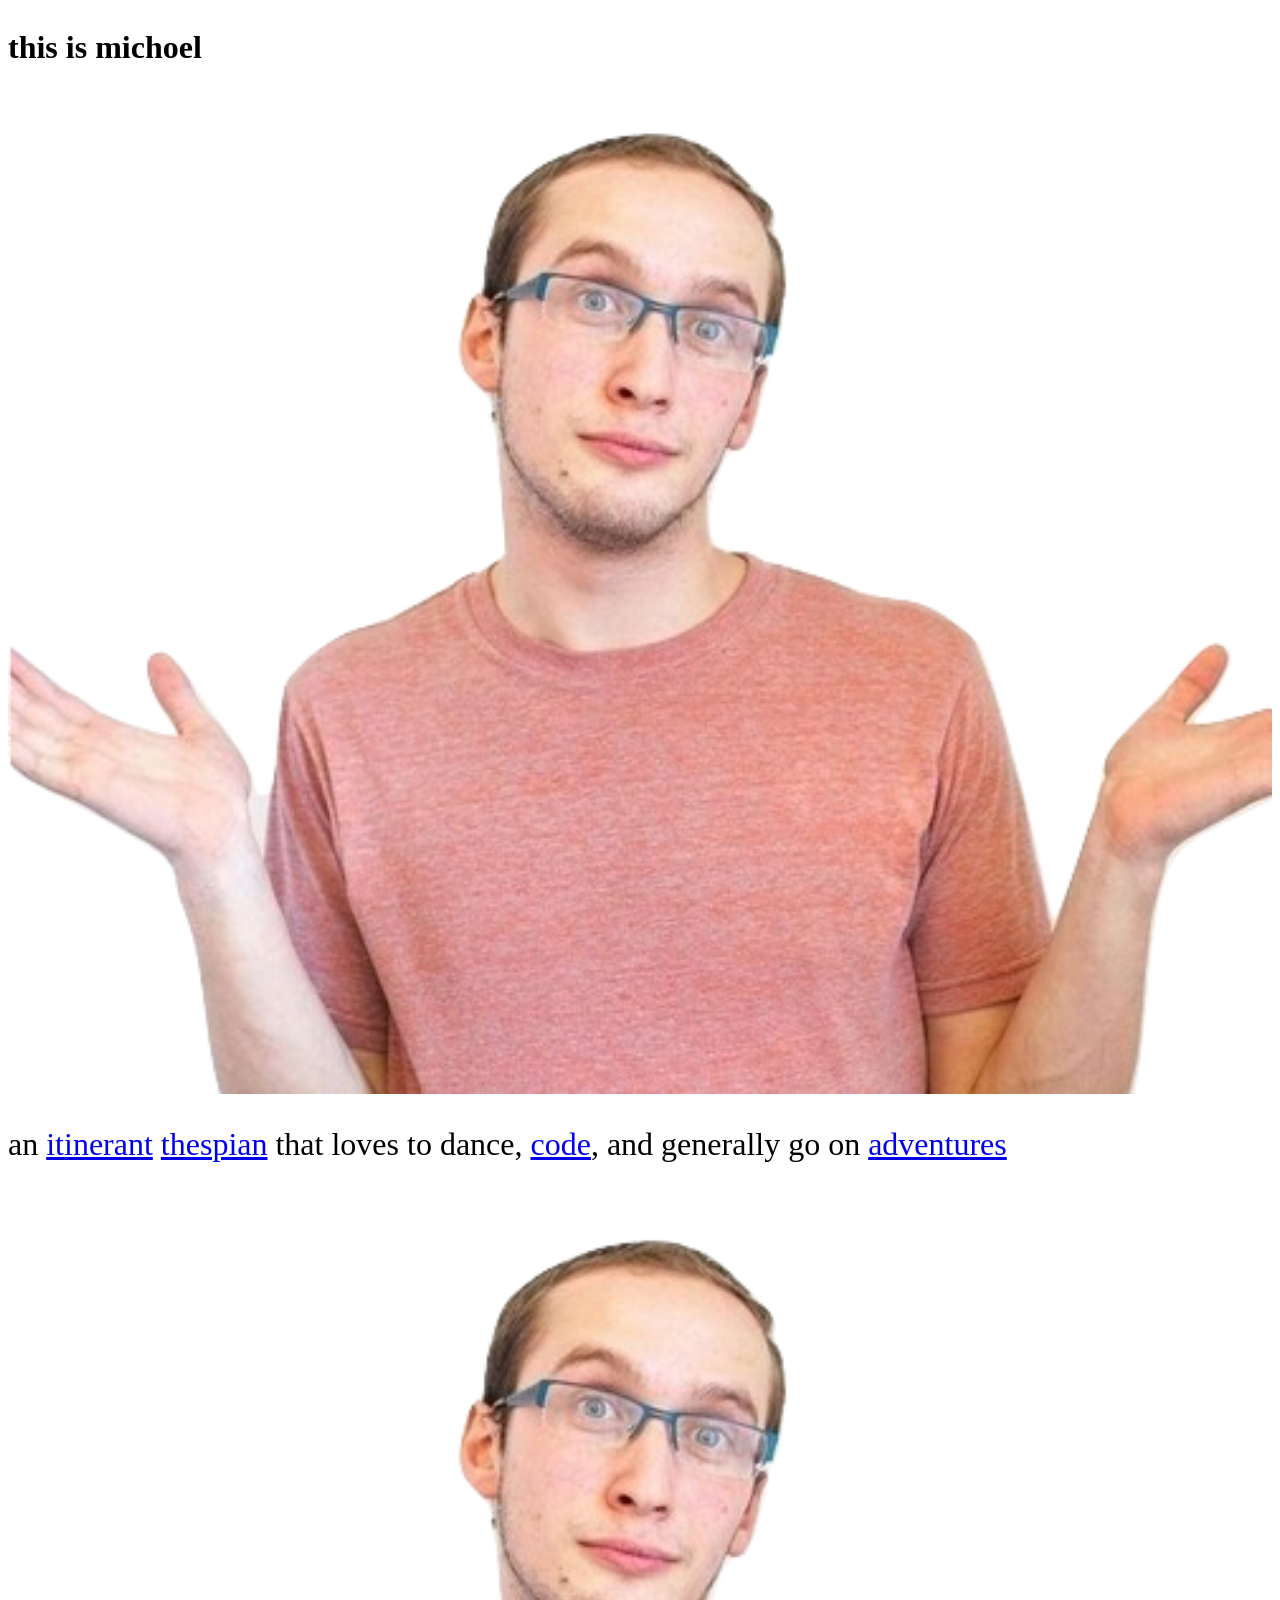
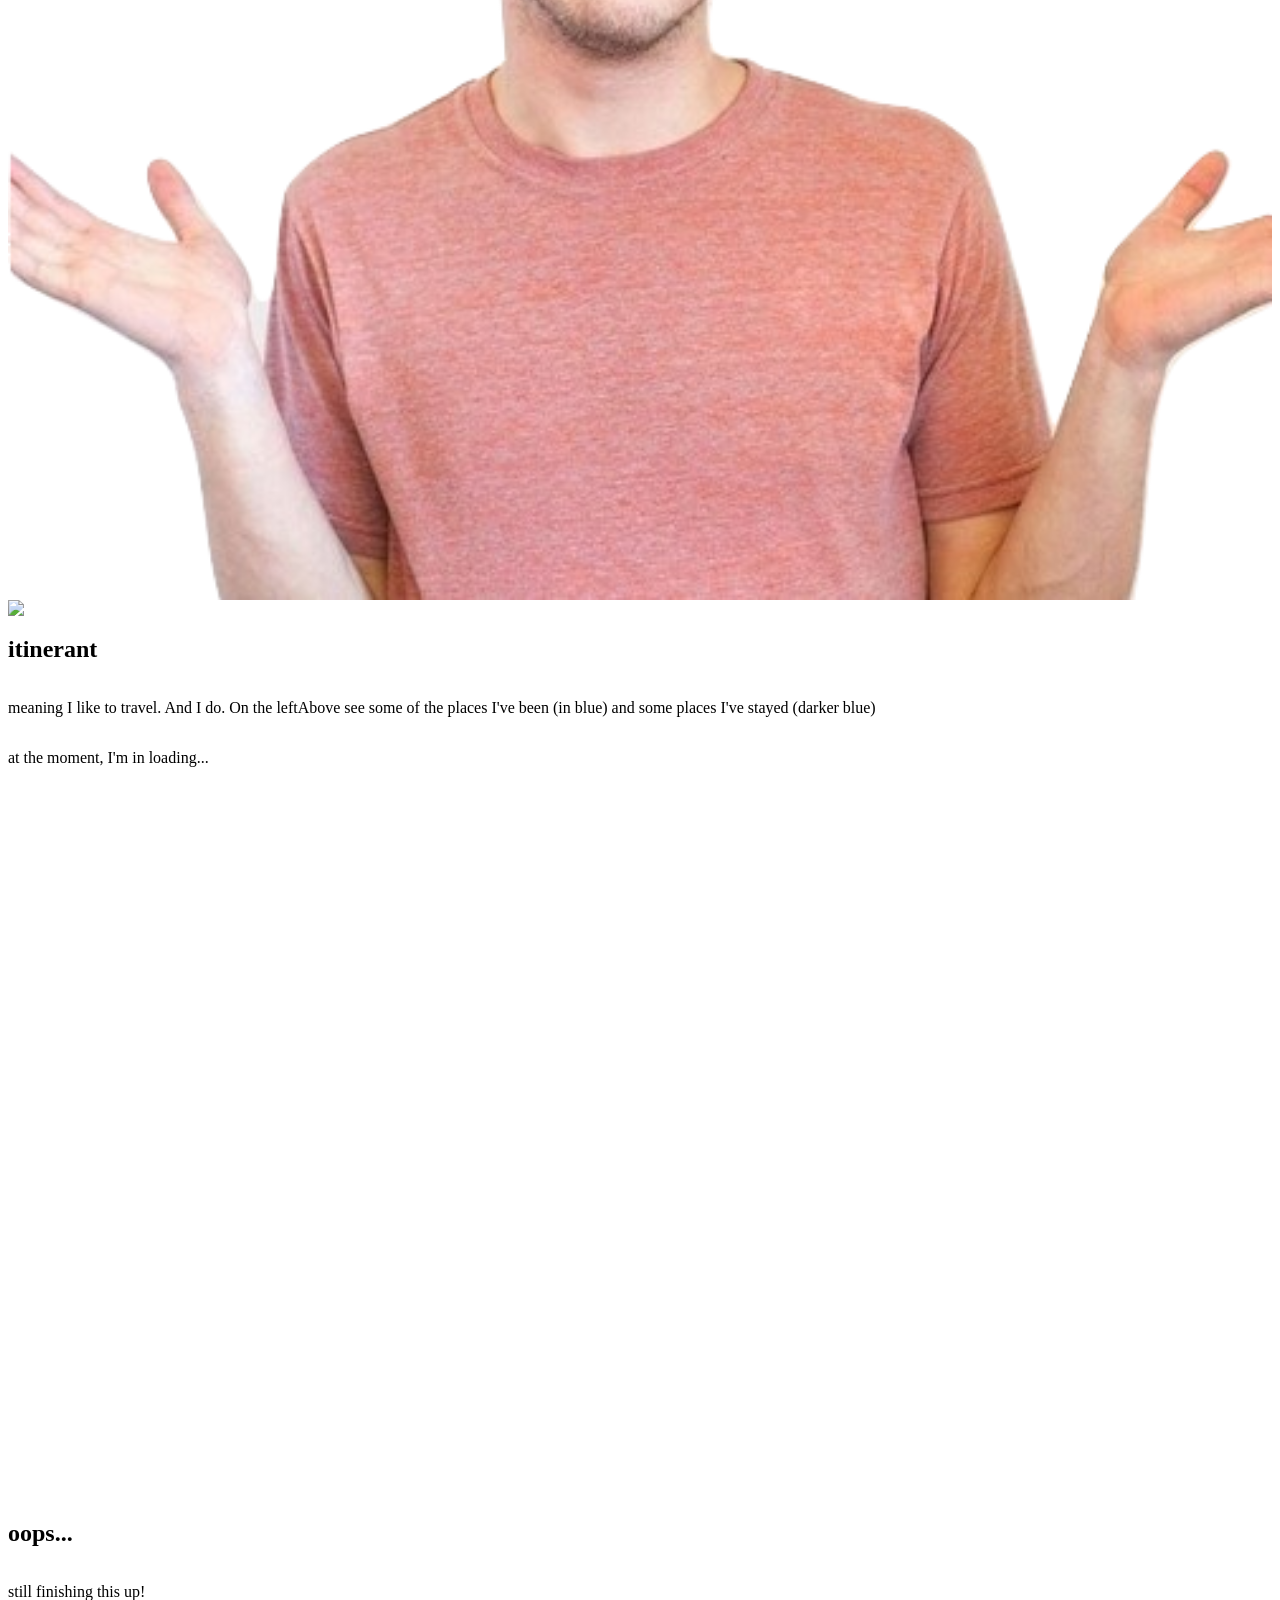
==== index.html @ 363d2261 "title and favicon" ====
<!doctype html>
<html lang="en">
<head>
	<meta name="viewport" content="width=device-width, initial-scale=1, maximum-scale=1">

	<link rel="stylesheet" media="all" type="text/css" href="assets/css/bootstrap.min.css">
	<link rel="stylesheet" media="all" type="text/css" href="assets/css/main.css">

	<title>this is michoel</title>
	<link rel="shortcut icon" type="image/png" href="assets/img/favicon.png"/>
</head>
<body>
	<div class="container">
		<div class="row">
			<div class="vcenter col-md">
				<h1 class="display-4">this is michoel</h1>
				<img class="img-fluid d-md-none" src="assets/img/profile-pic.png"/>
				<p class="text-medium">an <a href="#itinerant">itinerant</a> <a href="#work-in-progress">thespian</a> that loves to dance, <a href="#work-in-progress">code</a>, and generally go on <a href="#work-in-progress">adventures</a></p>
			</div>
			<div class="vcenter col-md">
				<img class="img-fluid d-none d-md-block" src="assets/img/profile-pic.png"/>
			</div>
		</div>
		<div id="itinerant" class="row">
			<div class="vcenter col-md">
				<img class="img-fluid" src="https://docs.google.com/spreadsheets/d/e/2PACX-1vQesgDt5gMTcMMg5KDlcJTInzwc-eohaH5cFTAwhUJgGa8HARF8TiqrFq1Cy0hi9mihMP4pm6TOSjaS/pubchart?oid=289281547&amp;format=image"/>
			</div>
			<div class="vcenter col-md">
				<h2>itinerant</h2>
				<p>meaning I like to travel. And I do. <span class="d-none d-md-inline">On the left</span><span class="d-md-none">Above</span> see some of the places I've been (in blue) and some places I've stayed (darker blue)</p>
				<p>
					at the moment, I'm in <span id="currentLocation" class="font-weight-bold">loading...</span>
				</p>
			</div>
		</div>
		<div id="work-in-progress" class="row">
			<div class="vcenter col text-center">
				<h2>oops...</h2>
				<p>still finishing this up!</span>
				</p>
			</div>
		</div>
	</div>

	<script type="text/javascript" src="assets/js/jquery-3.3.1.min.js"></script>
	<script type="text/javascript" src="assets/js/bootstrap.bundle.min.js"></script>
	<script type="text/javascript" src="assets/js/main.js"></script>
</body>
</html>
---- assets/css/main.css ----
/* Sticky footer */
html {
	position: relative;
	min-height: 100%;
}
body {
	margin-bottom: 0px; /* Margin bottom by footer height - none for now */
}
.vcenter {
	display: flex;
	justify-content: center;
	flex-direction: column;
}
.row {
	min-height: 100vh;
}

.text-medium {
	font-size: 2rem;
}
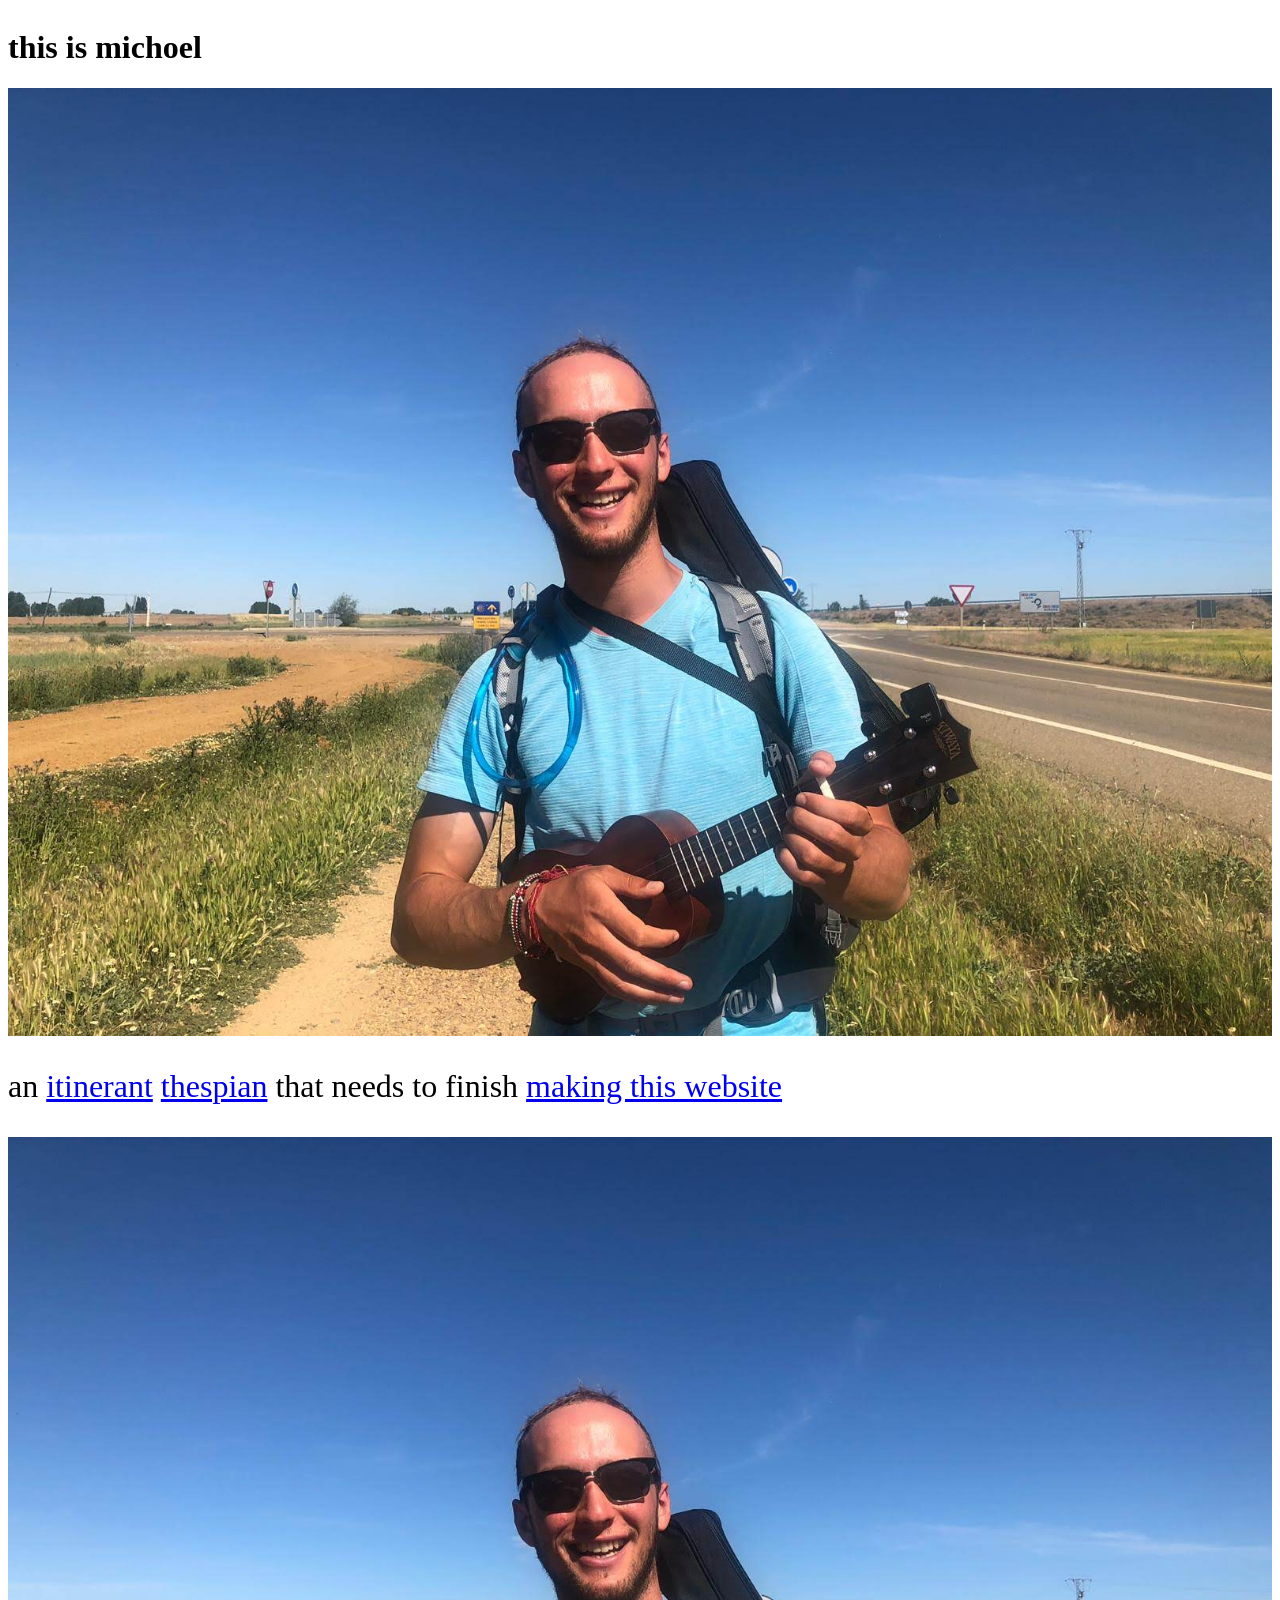
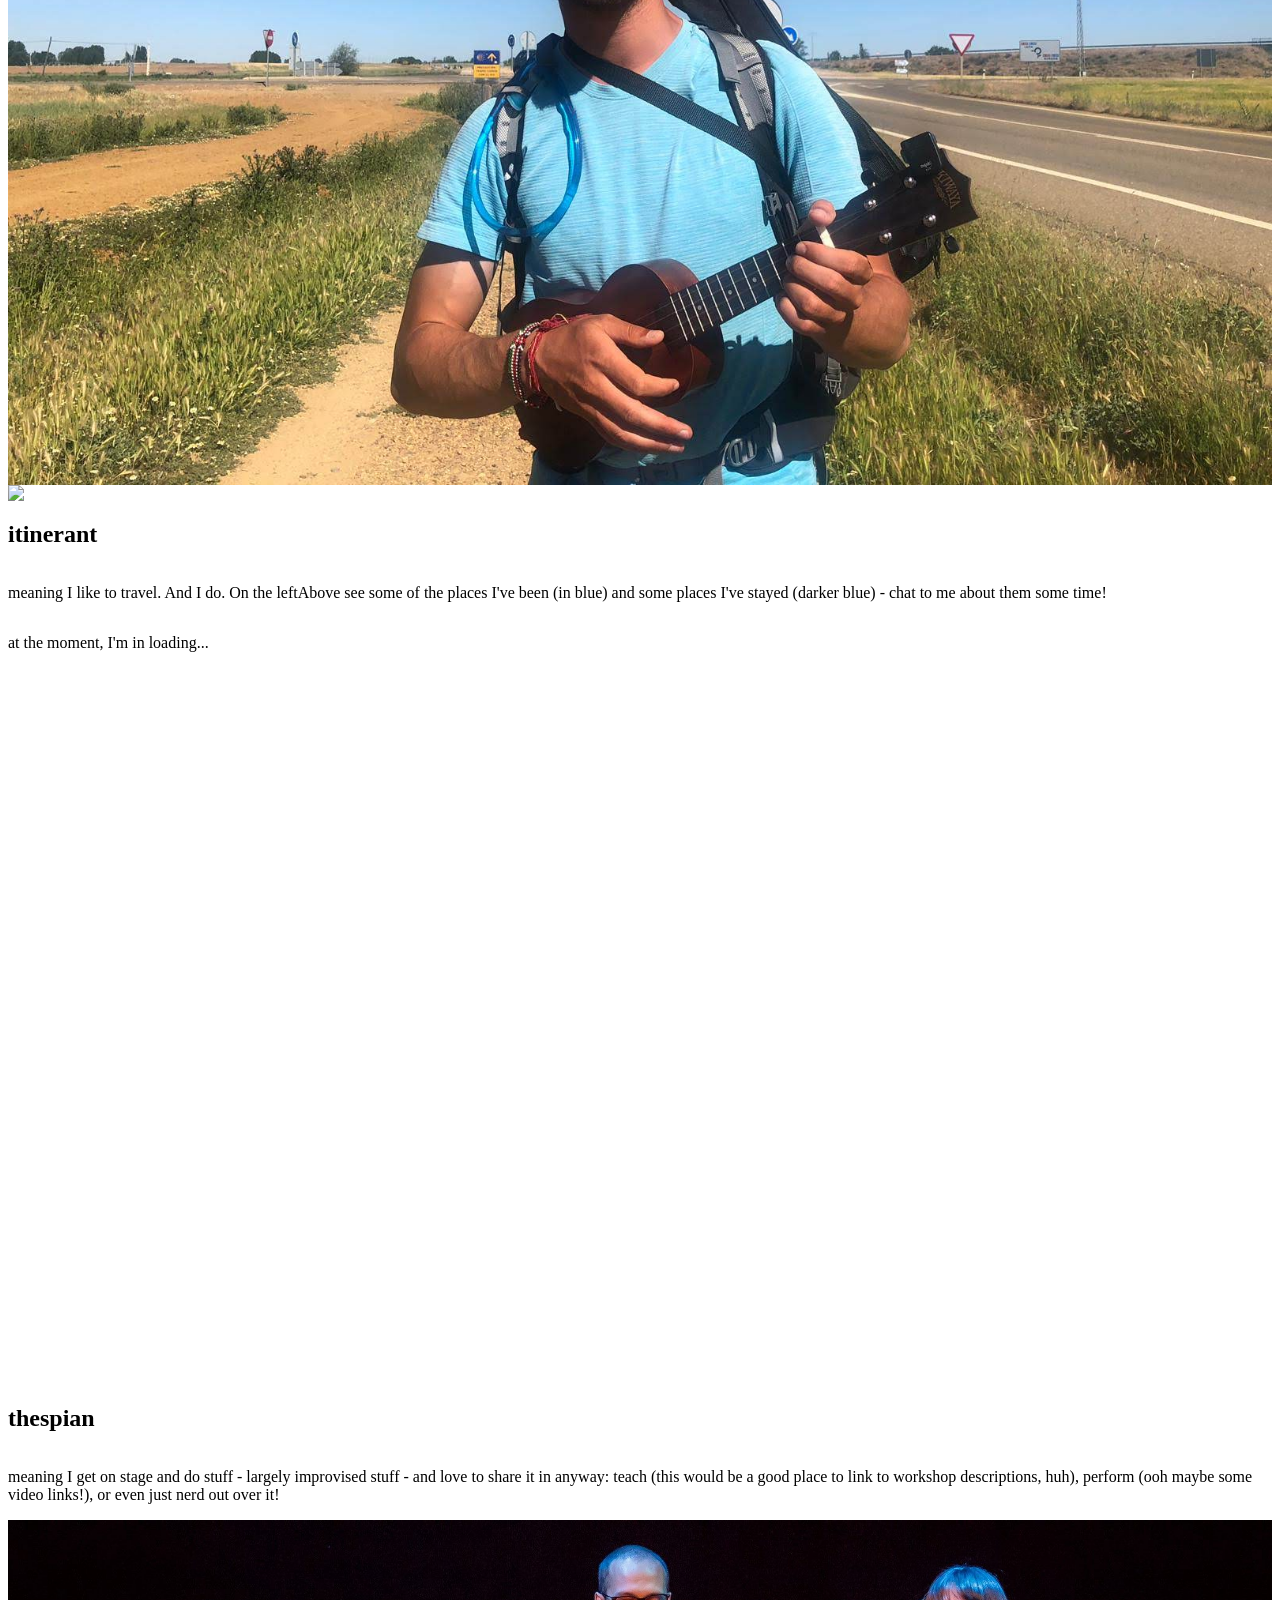
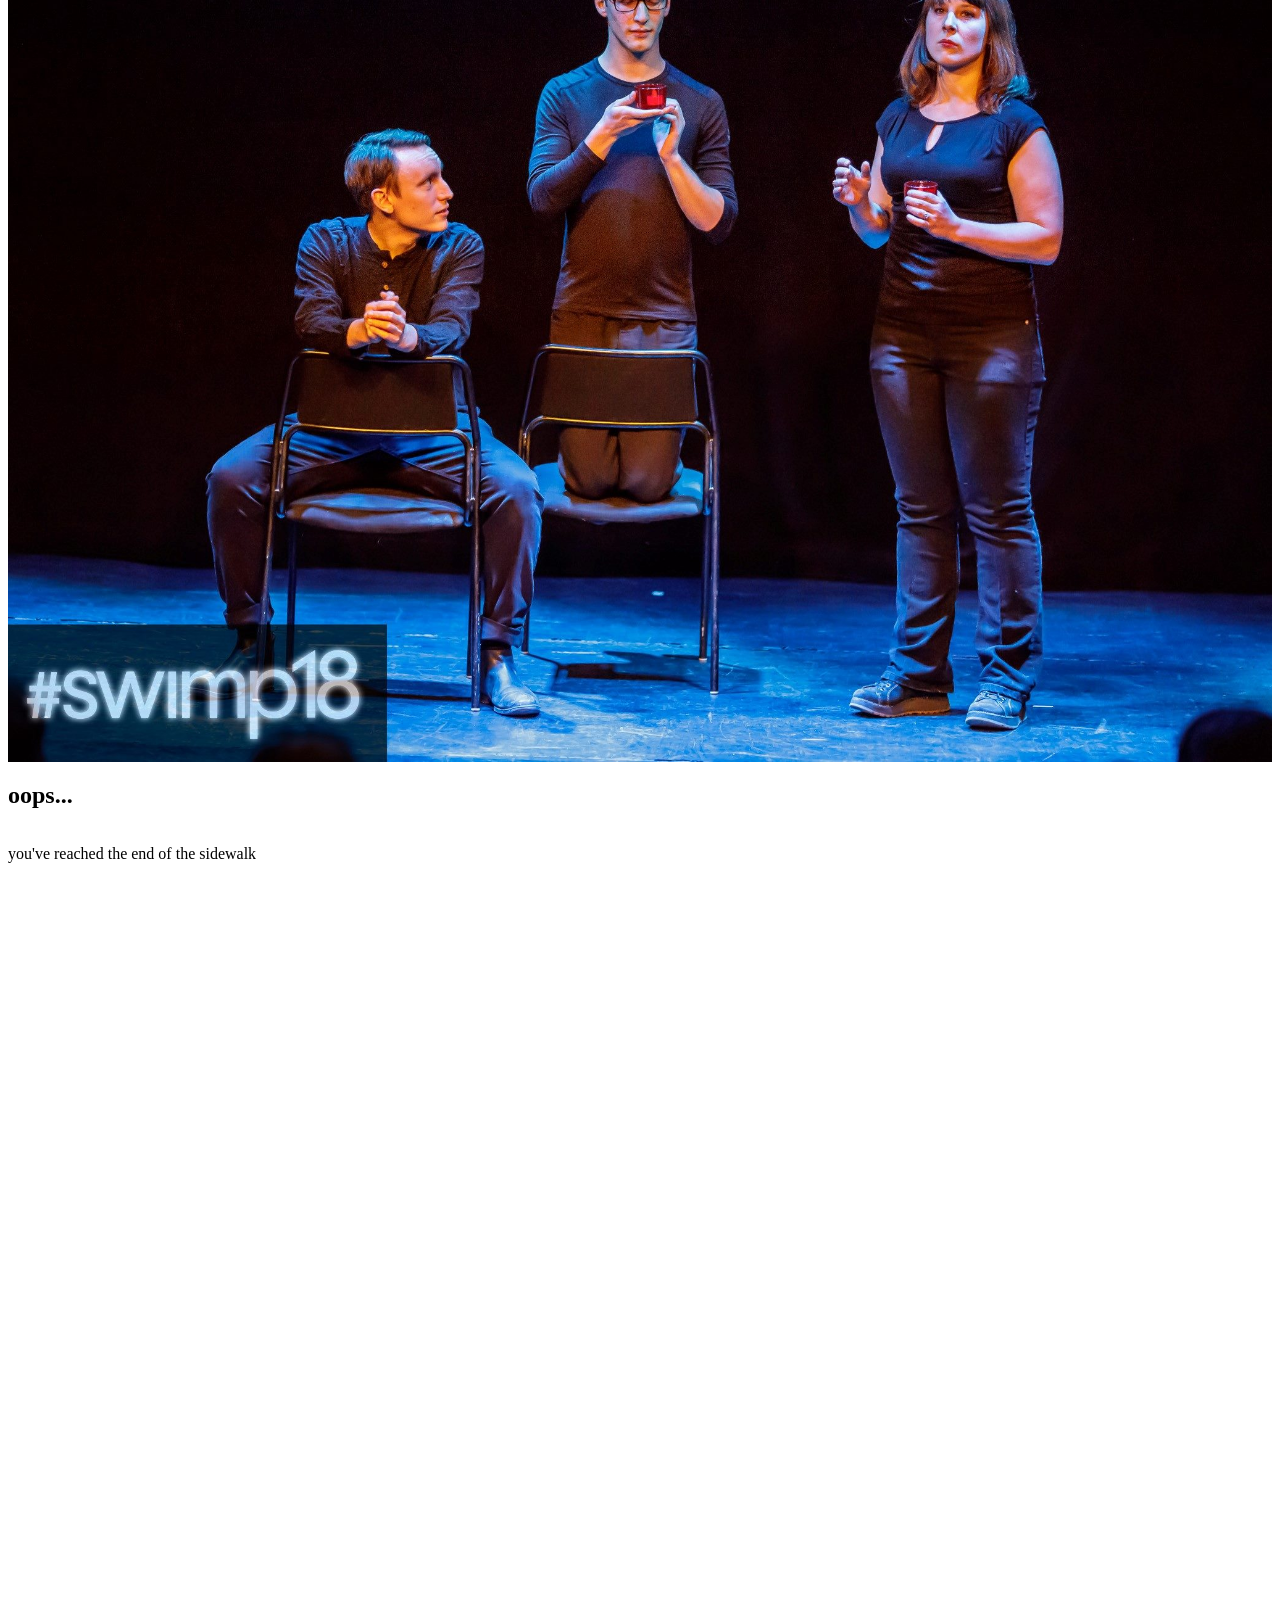
==== commit a09fa7cb: "Added section, new photo" ====
--- a/index.html
+++ b/index.html
@@ -14,11 +14,12 @@
 		<div class="row">
 			<div class="vcenter col-md">
 				<h1 class="display-4">this is michoel</h1>
-				<img class="img-fluid d-md-none" src="assets/img/profile-pic.png"/>
-				<p class="text-medium">an <a href="#itinerant">itinerant</a> <a href="#work-in-progress">thespian</a> that loves to dance, <a href="#work-in-progress">code</a>, and generally go on <a href="#work-in-progress">adventures</a></p>
+				<img class="img-fluid d-md-none" src="assets/img/profile-pic.jpg"/>
+				<p class="text-medium">an <a href="#itinerant">itinerant</a> <a href="#thespian">thespian</a> that
+					needs to finish <a href="#work-in-progress">making this website</a>
 			</div>
 			<div class="vcenter col-md">
-				<img class="img-fluid d-none d-md-block" src="assets/img/profile-pic.png"/>
+				<img class="img-fluid d-none d-md-block" src="assets/img/profile-pic.jpg"/>
 			</div>
 		</div>
 		<div id="itinerant" class="row">
@@ -27,16 +28,25 @@
 			</div>
 			<div class="vcenter col-md">
 				<h2>itinerant</h2>
-				<p>meaning I like to travel. And I do. <span class="d-none d-md-inline">On the left</span><span class="d-md-none">Above</span> see some of the places I've been (in blue) and some places I've stayed (darker blue)</p>
+				<p>meaning I like to travel. And I do. <span class="d-none d-md-inline">On the left</span><span class="d-md-none">Above</span> see some of the places I've been (in blue) and some places I've stayed (darker blue) - chat to me about them some time!</p>
 				<p>
 					at the moment, I'm in <span id="currentLocation" class="font-weight-bold">loading...</span>
 				</p>
 			</div>
 		</div>
+		<div id="thespian" class="row">
+			<div class="vcenter col-md">
+				<h2>thespian</h2>
+				<p>meaning I get on stage and do stuff - largely improvised stuff - and love to share it in anyway: teach (this would be a good place to link to workshop descriptions, huh), perform (ooh maybe some video links!), or even just nerd out over it!</p>
+			</div>
+			<div class="vcenter col-md">
+				<img class="img-fluid" src="assets/img/thespian.jpg"/>
+			</div>
+		</div>
 		<div id="work-in-progress" class="row">
 			<div class="vcenter col text-center">
 				<h2>oops...</h2>
-				<p>still finishing this up!</span>
+				<p>you've reached the end of the sidewalk</span>
 				</p>
 			</div>
 		</div>
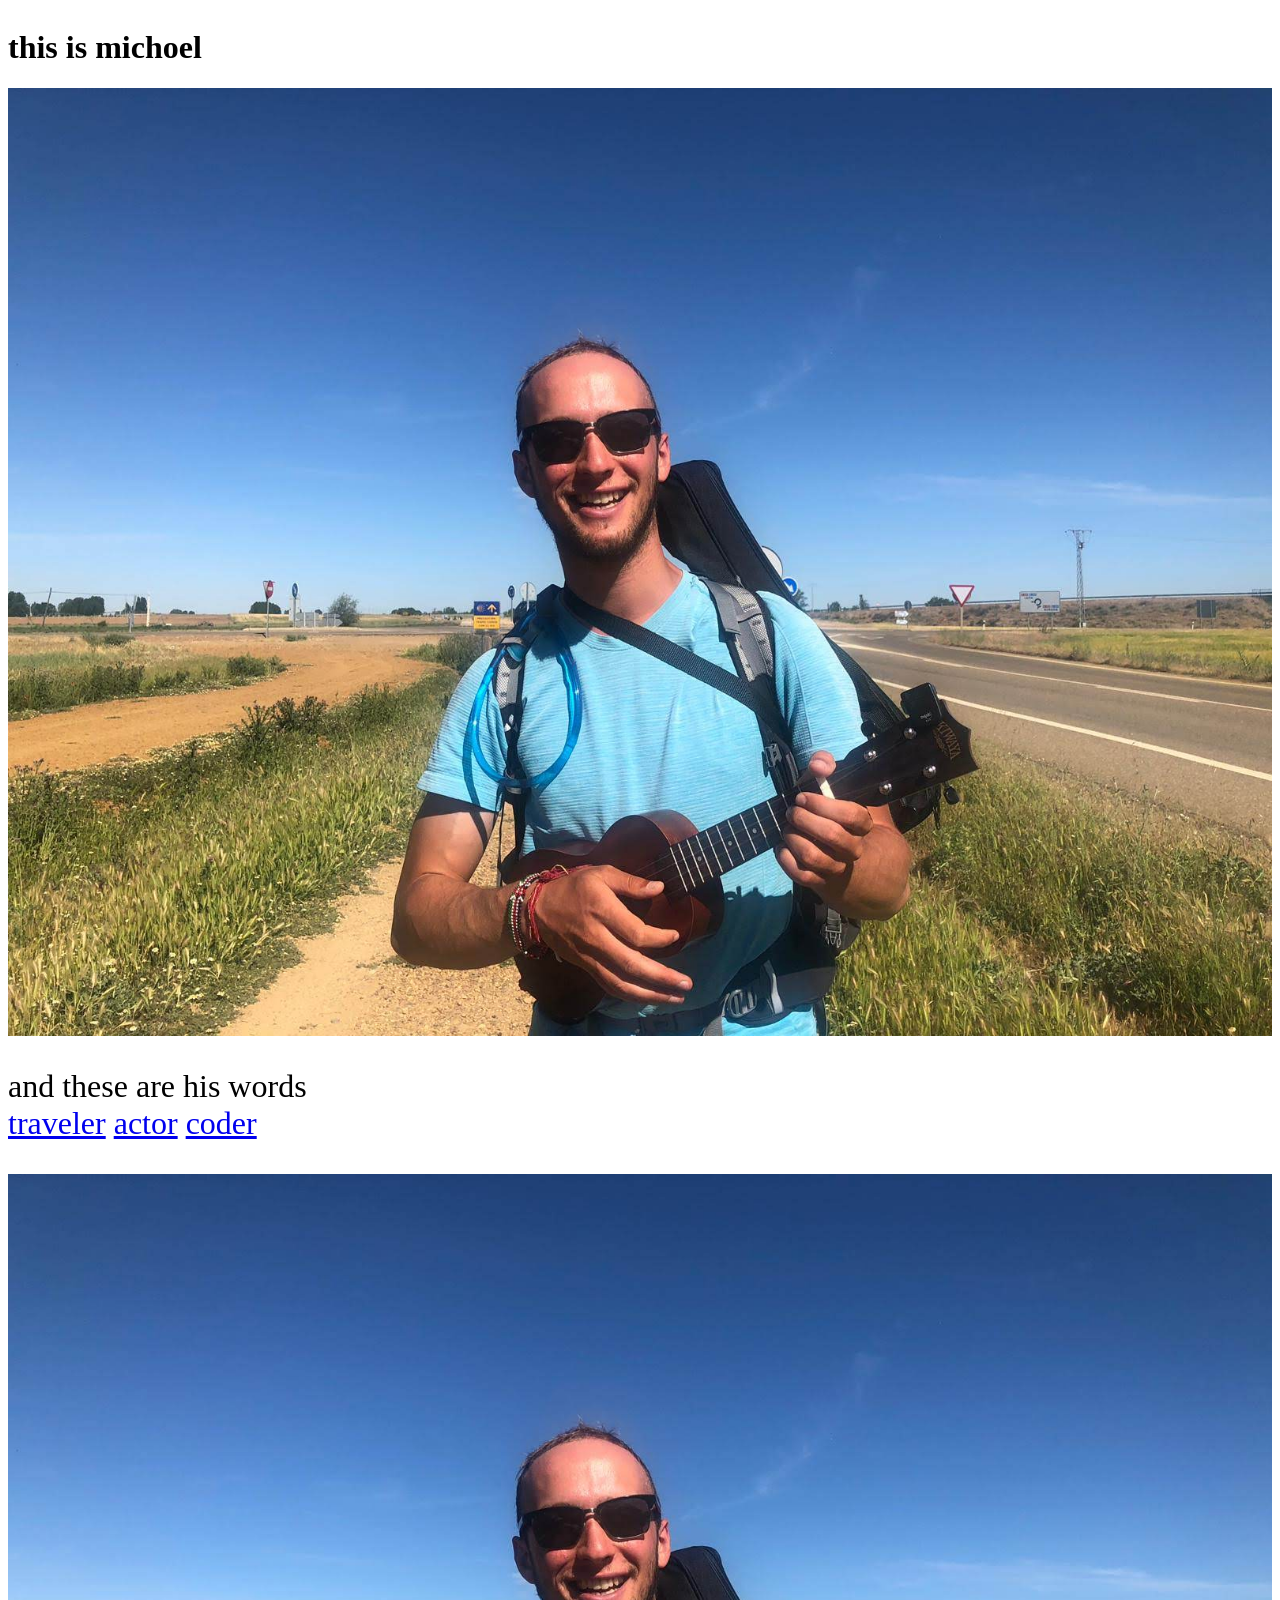
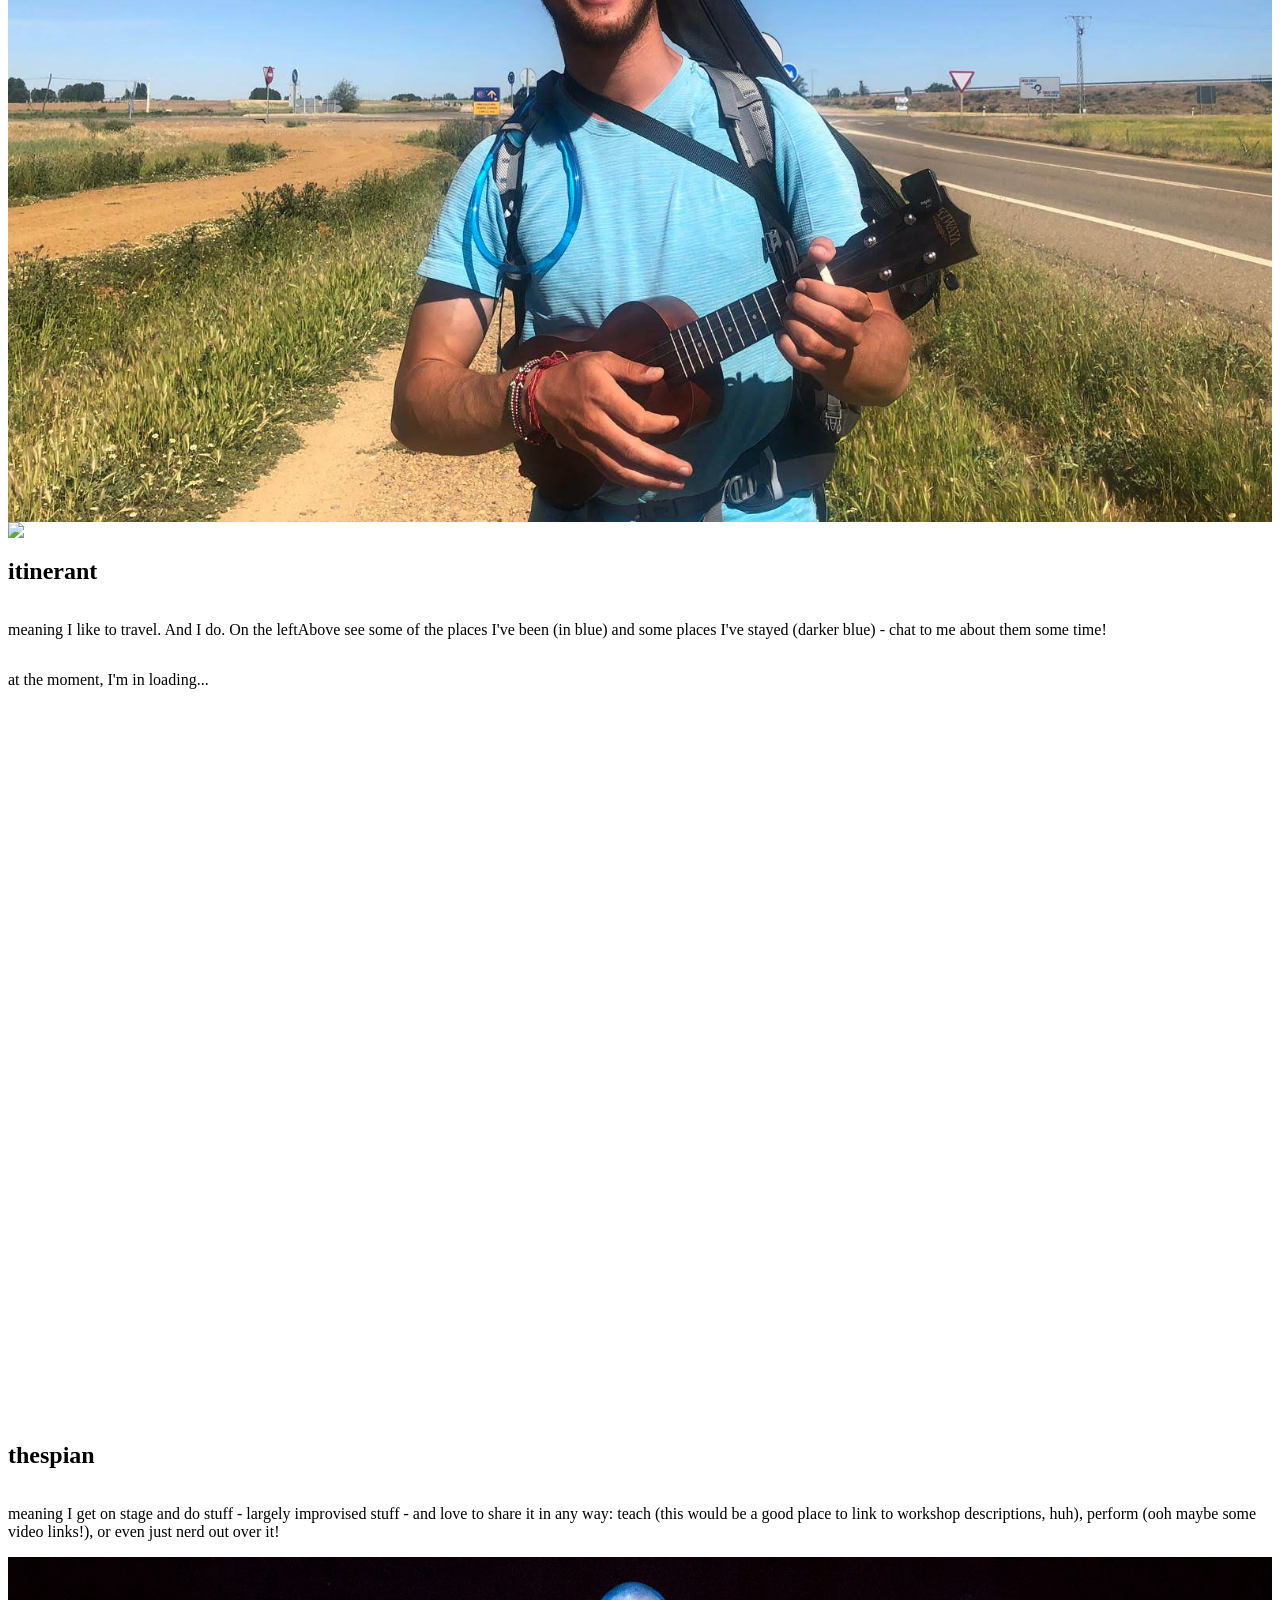
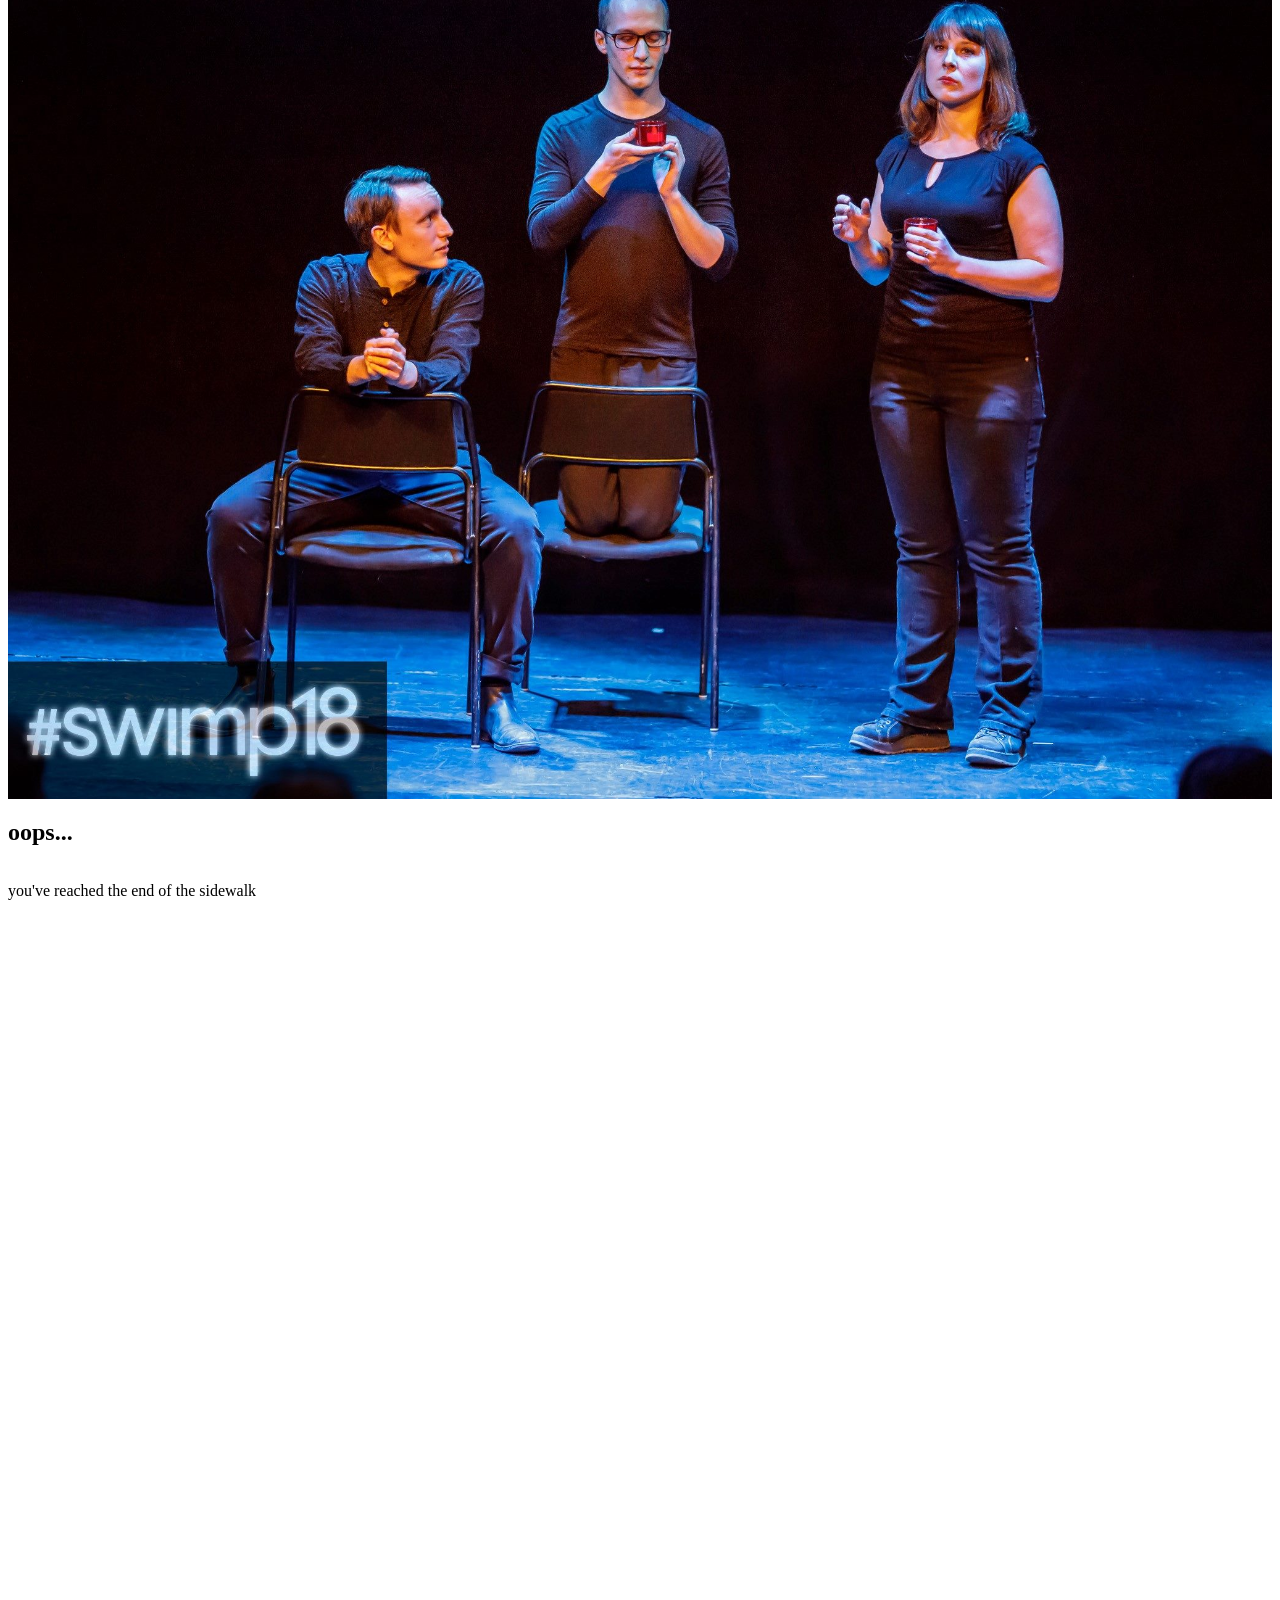
==== commit 6c4915d6: "Update pic" ====
--- a/index.html
+++ b/index.html
@@ -15,8 +15,9 @@
 			<div class="vcenter col-md">
 				<h1 class="display-4">this is michoel</h1>
 				<img class="img-fluid d-md-none" src="assets/img/profile-pic.jpg"/>
-				<p class="text-medium">an <a href="#itinerant">itinerant</a> <a href="#thespian">thespian</a> that
-					needs to finish <a href="#work-in-progress">making this website</a>
+				<p class="text-medium">and these are his words<br/> <a href="#itinerant">traveler</a> <a
+						href="#thespian">
+					actor</a> <a href="#">coder</a>
 			</div>
 			<div class="vcenter col-md">
 				<img class="img-fluid d-none d-md-block" src="assets/img/profile-pic.jpg"/>
@@ -37,7 +38,8 @@
 		<div id="thespian" class="row">
 			<div class="vcenter col-md">
 				<h2>thespian</h2>
-				<p>meaning I get on stage and do stuff - largely improvised stuff - and love to share it in anyway: teach (this would be a good place to link to workshop descriptions, huh), perform (ooh maybe some video links!), or even just nerd out over it!</p>
+				<p>meaning I get on stage and do stuff - largely improvised stuff - and love to share it in any way:
+					teach (this would be a good place to link to workshop descriptions, huh), perform (ooh maybe some video links!), or even just nerd out over it!</p>
 			</div>
 			<div class="vcenter col-md">
 				<img class="img-fluid" src="assets/img/thespian.jpg"/>
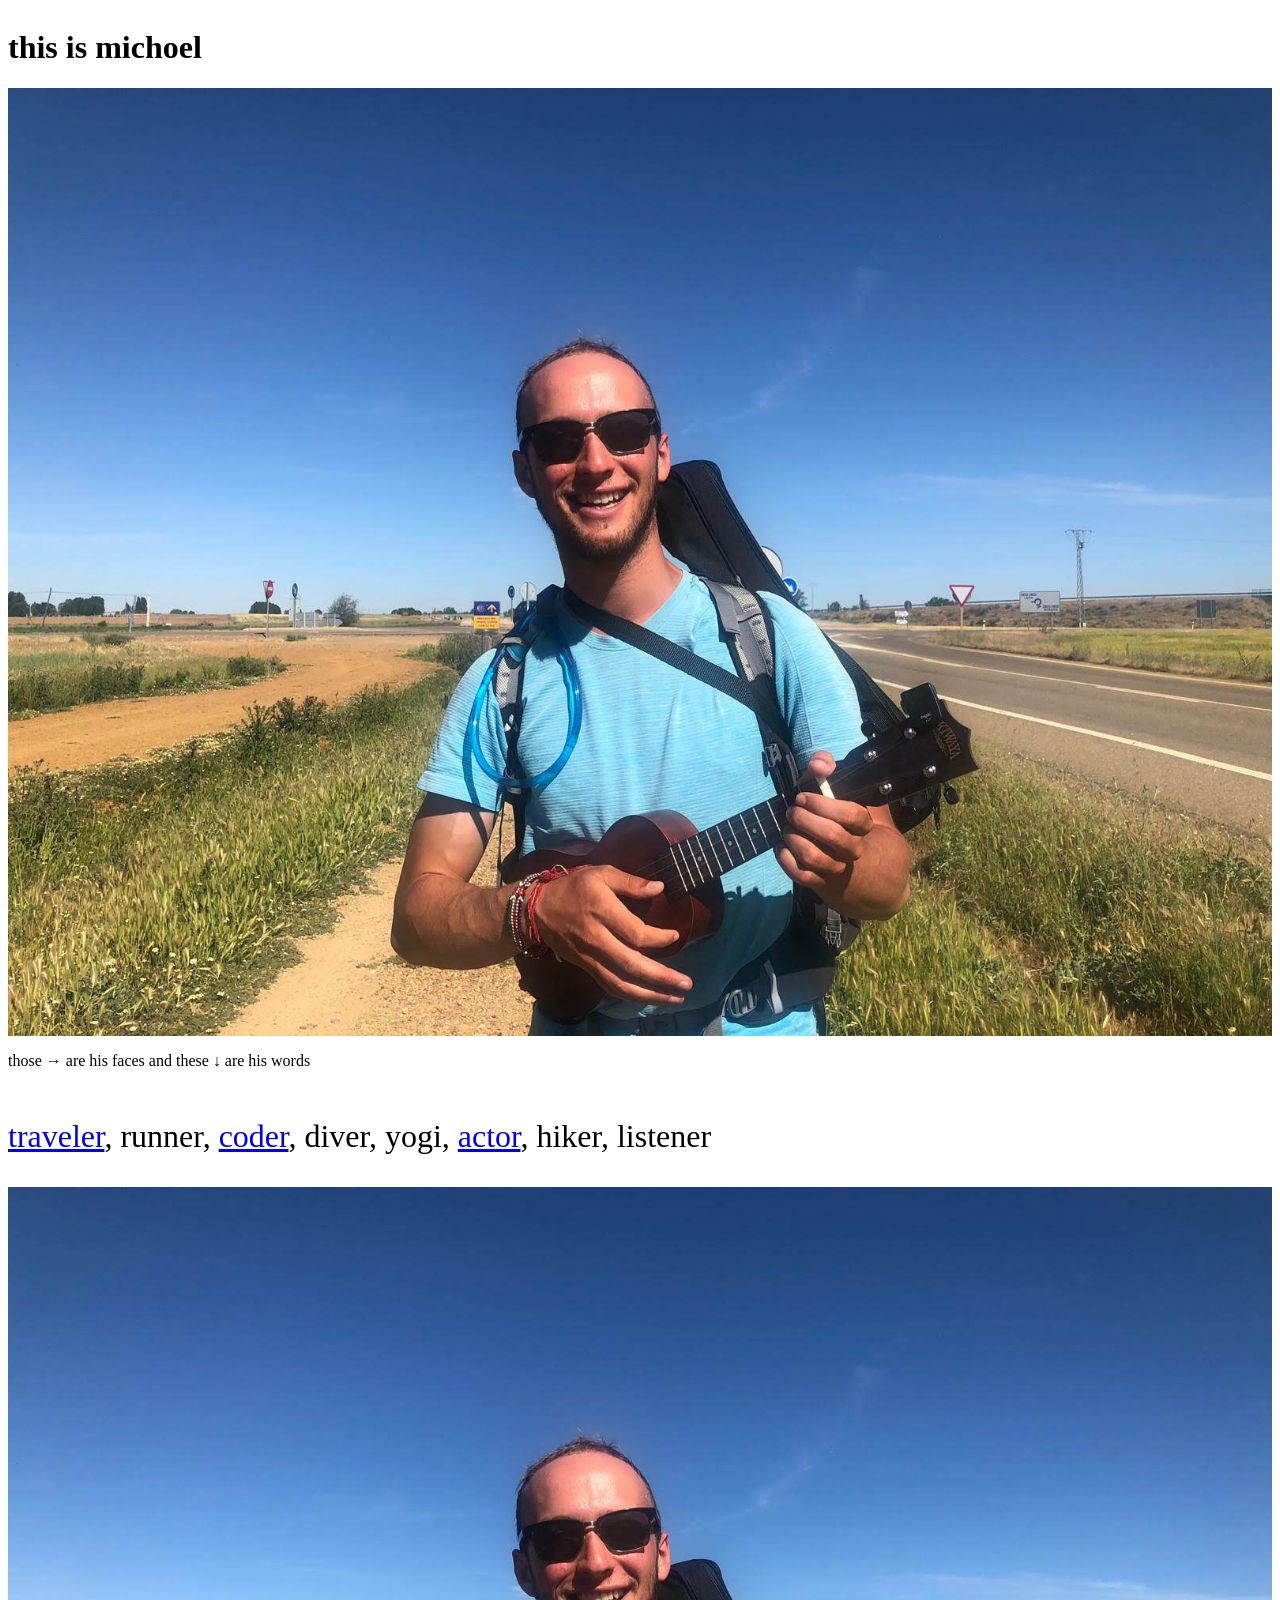
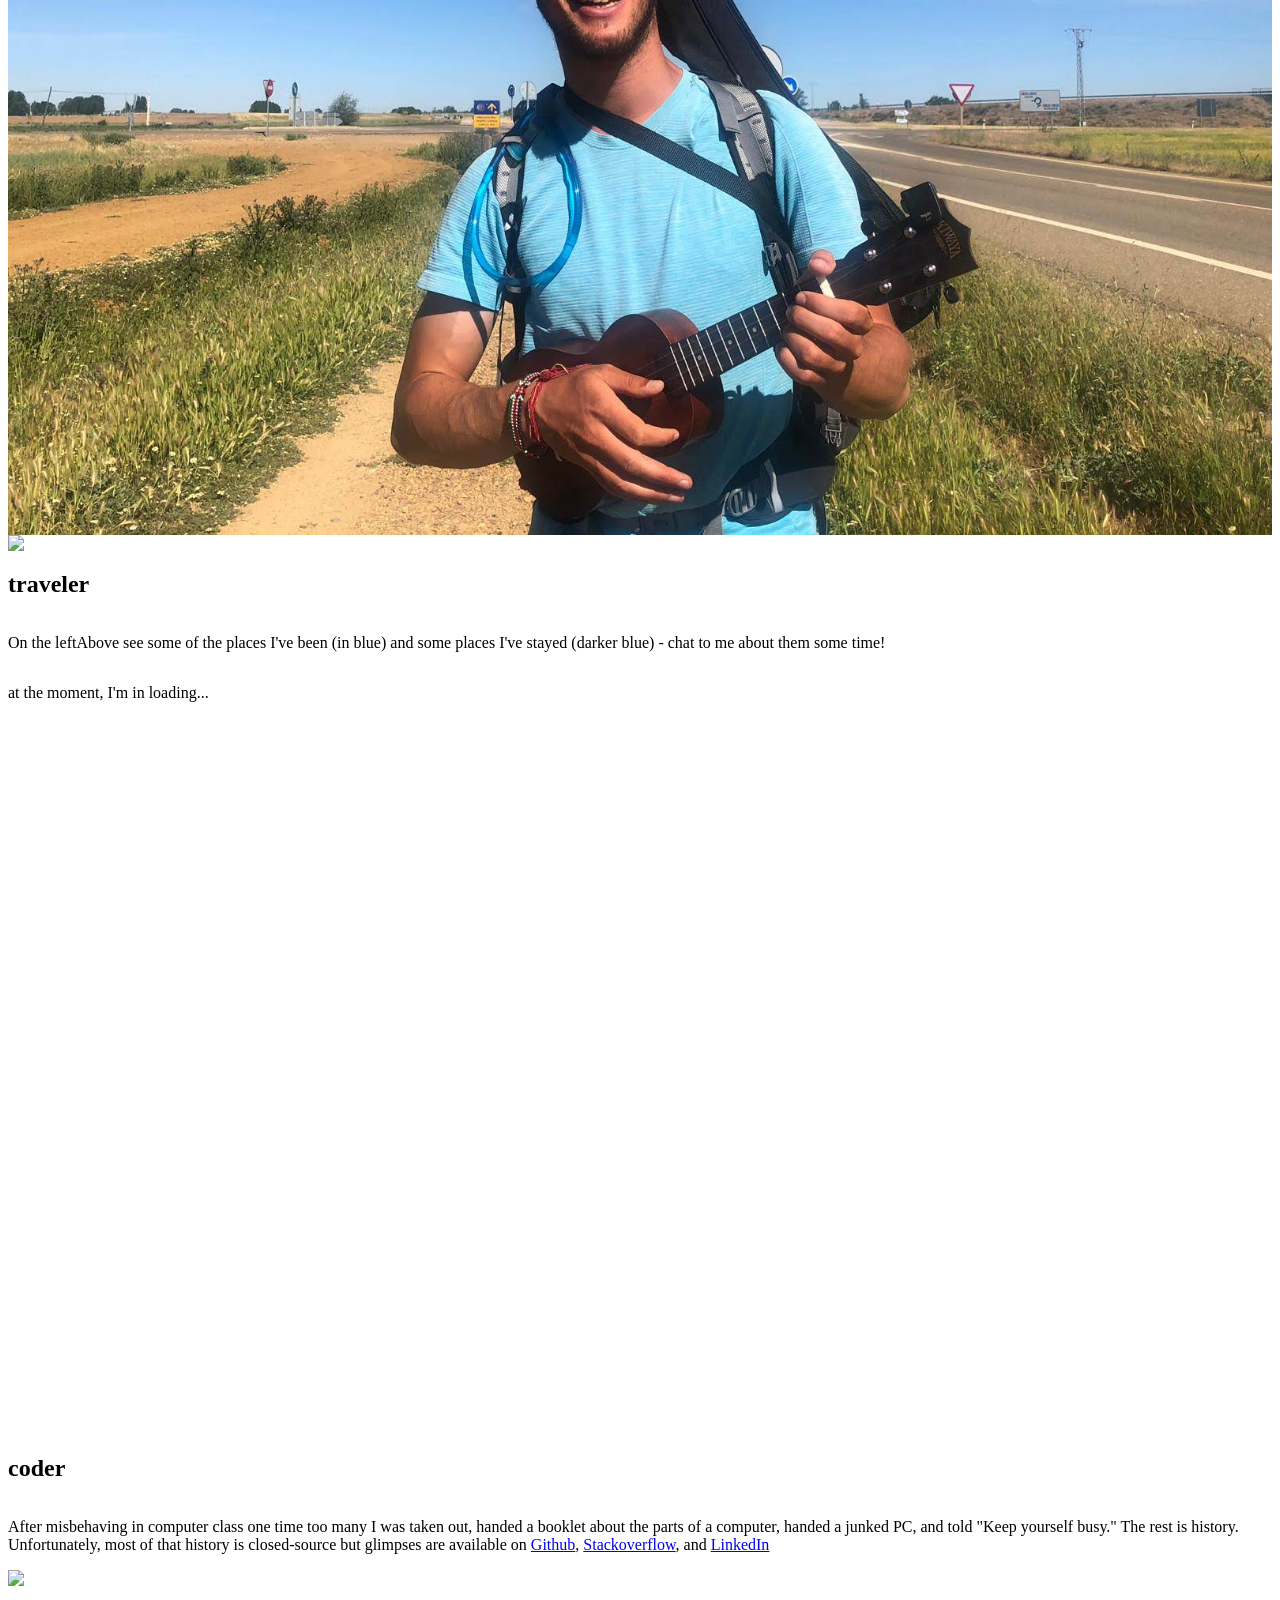
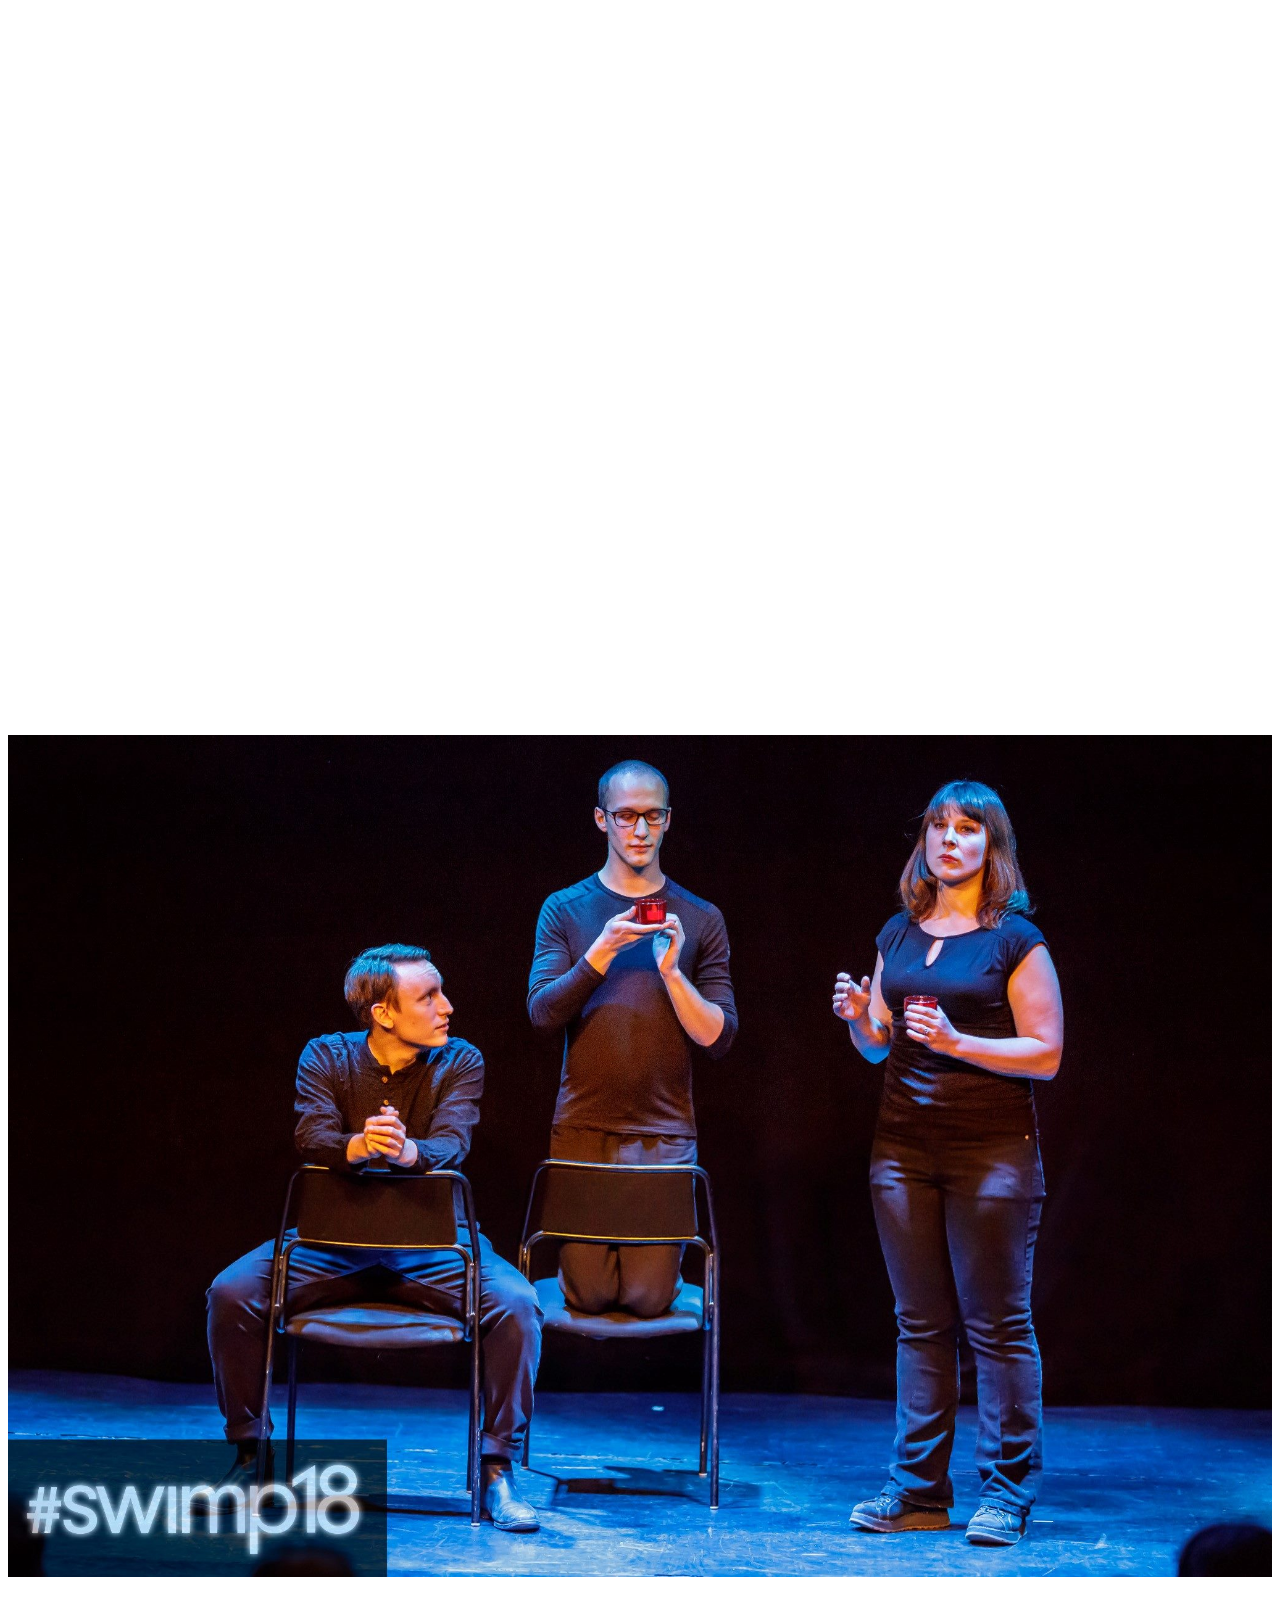
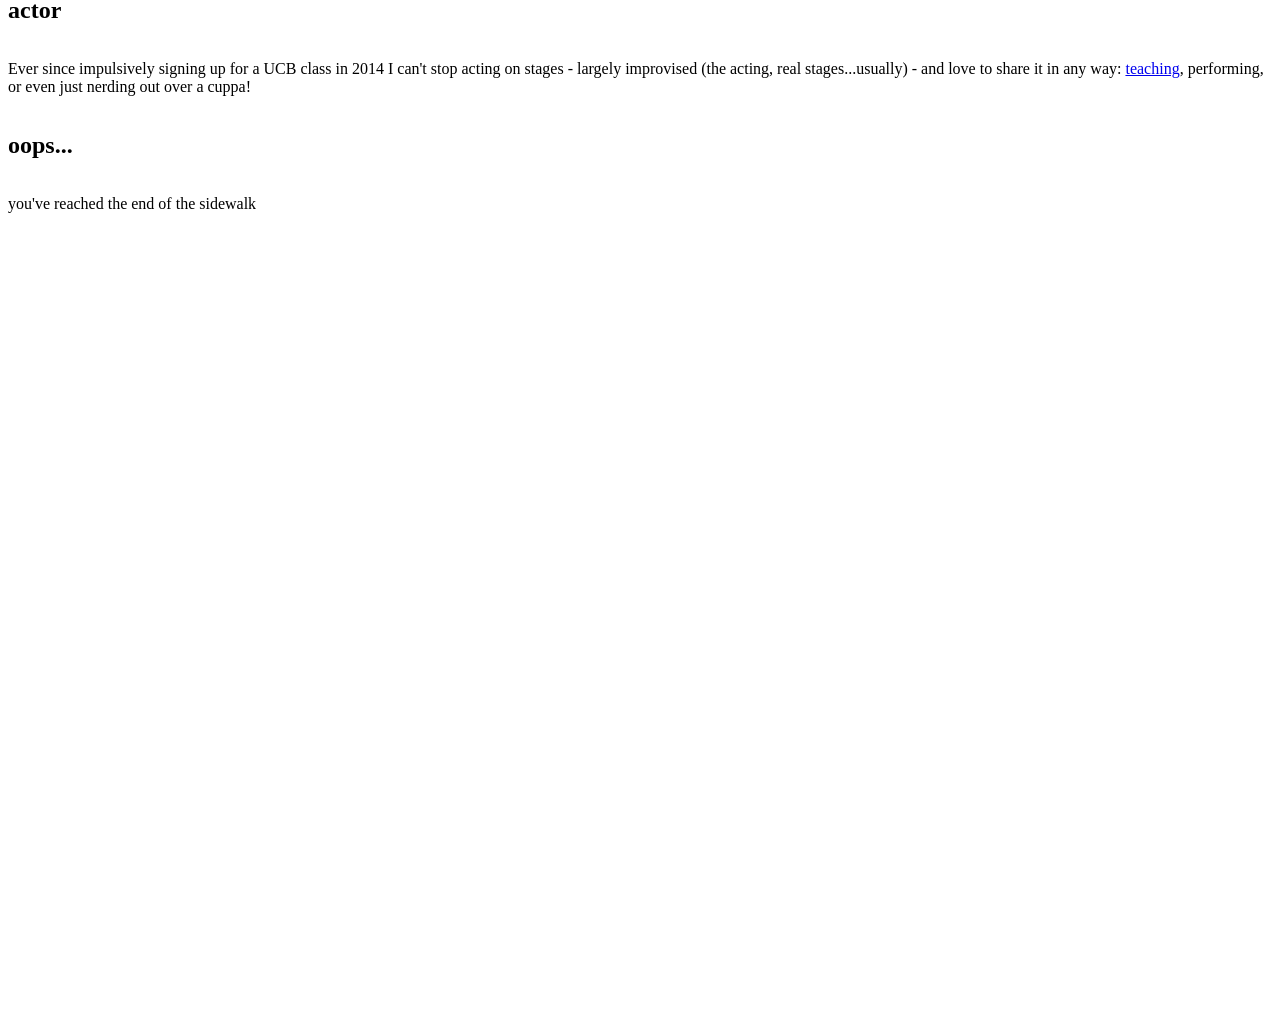
==== commit 6adab4bc: "Update text, add links" ====
--- a/index.html
+++ b/index.html
@@ -15,34 +15,57 @@
 			<div class="vcenter col-md">
 				<h1 class="display-4">this is michoel</h1>
 				<img class="img-fluid d-md-none" src="assets/img/profile-pic.jpg"/>
-				<p class="text-medium">and these are his words<br/> <a href="#itinerant">traveler</a> <a
-						href="#thespian">
-					actor</a> <a href="#">coder</a>
+				<p>
+					those &rarr; are his faces and these &darr; are his words
+				</p>
+				<p class="text-medium">
+					<a href="#traveler">traveler</a>,
+					runner, <a
+						href="#coder">coder</a>, diver, yogi, <a
+						href="#actor">actor</a>, hiker, listener
+				</p>
 			</div>
 			<div class="vcenter col-md">
 				<img class="img-fluid d-none d-md-block" src="assets/img/profile-pic.jpg"/>
 			</div>
 		</div>
-		<div id="itinerant" class="row">
+		<div id="traveler" class="row">
 			<div class="vcenter col-md">
 				<img class="img-fluid" src="https://docs.google.com/spreadsheets/d/e/2PACX-1vQesgDt5gMTcMMg5KDlcJTInzwc-eohaH5cFTAwhUJgGa8HARF8TiqrFq1Cy0hi9mihMP4pm6TOSjaS/pubchart?oid=289281547&amp;format=image"/>
 			</div>
 			<div class="vcenter col-md">
-				<h2>itinerant</h2>
-				<p>meaning I like to travel. And I do. <span class="d-none d-md-inline">On the left</span><span class="d-md-none">Above</span> see some of the places I've been (in blue) and some places I've stayed (darker blue) - chat to me about them some time!</p>
+				<h2>traveler</h2>
+				<p><span class="d-none d-md-inline">On the left</span><span class="d-md-none">Above</span> see some of the places I've been (in blue) and some places I've stayed (darker blue) - chat to me about them some time!</p>
 				<p>
 					at the moment, I'm in <span id="currentLocation" class="font-weight-bold">loading...</span>
 				</p>
 			</div>
 		</div>
-		<div id="thespian" class="row">
+		<div id="coder" class="row">
 			<div class="vcenter col-md">
-				<h2>thespian</h2>
-				<p>meaning I get on stage and do stuff - largely improvised stuff - and love to share it in any way:
-					teach (this would be a good place to link to workshop descriptions, huh), perform (ooh maybe some video links!), or even just nerd out over it!</p>
+				<h2>coder</h2>
+				<p>After misbehaving in computer class one time too many I was taken out, handed a booklet about the
+				parts of a computer, handed a junked PC, and told "Keep yourself busy." The rest is history.
+					Unfortunately, most of that history is closed-source but glimpses are available on <a
+							href="https://github.com/mburgs/">Github</a>, <a
+							href="https://stackoverflow.com/users/419115/michoel?tab=profile"
+					>Stackoverflow</a>, and <a href="https://www.linkedin.com/in/michoelburger/">LinkedIn</a></p>
 			</div>
 			<div class="vcenter col-md">
+				<img class="img-fluid" src="assets/img/computer.jpg"/>
+			</div>
+		</div>
+		<div id="actor" class="row">
+			<div class="vcenter col-md">
 				<img class="img-fluid" src="assets/img/thespian.jpg"/>
+			</div>
+			<div class="vcenter col-md">
+				<h2>actor</h2>
+				<p>Ever since impulsively signing up for a UCB class in 2014 I can't stop acting on stages - largely
+					improvised (the acting, real stages...usually) - and love to share it in any
+					way:
+					<a href="assets/pdf/workshops.pdf">teaching</a>, performing, or even just nerding out over a
+					cuppa!</p>
 			</div>
 		</div>
 		<div id="work-in-progress" class="row">
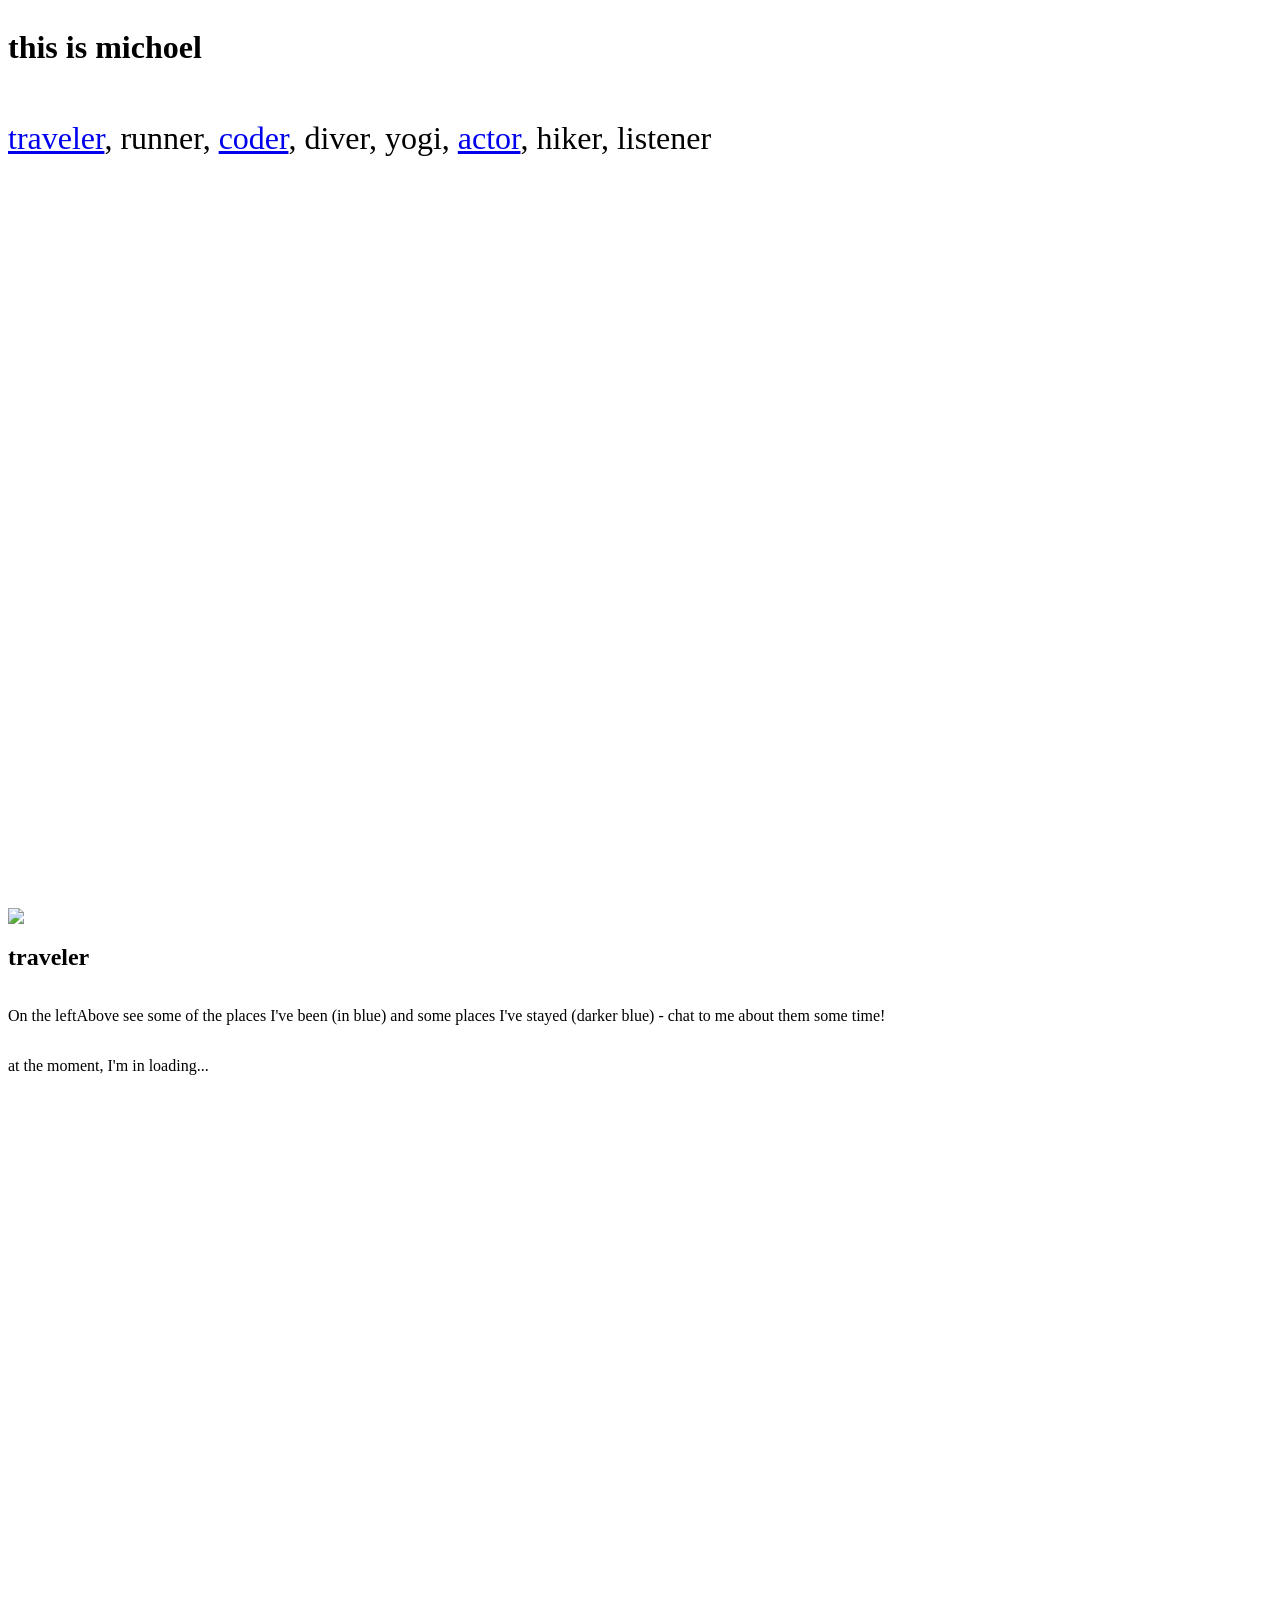
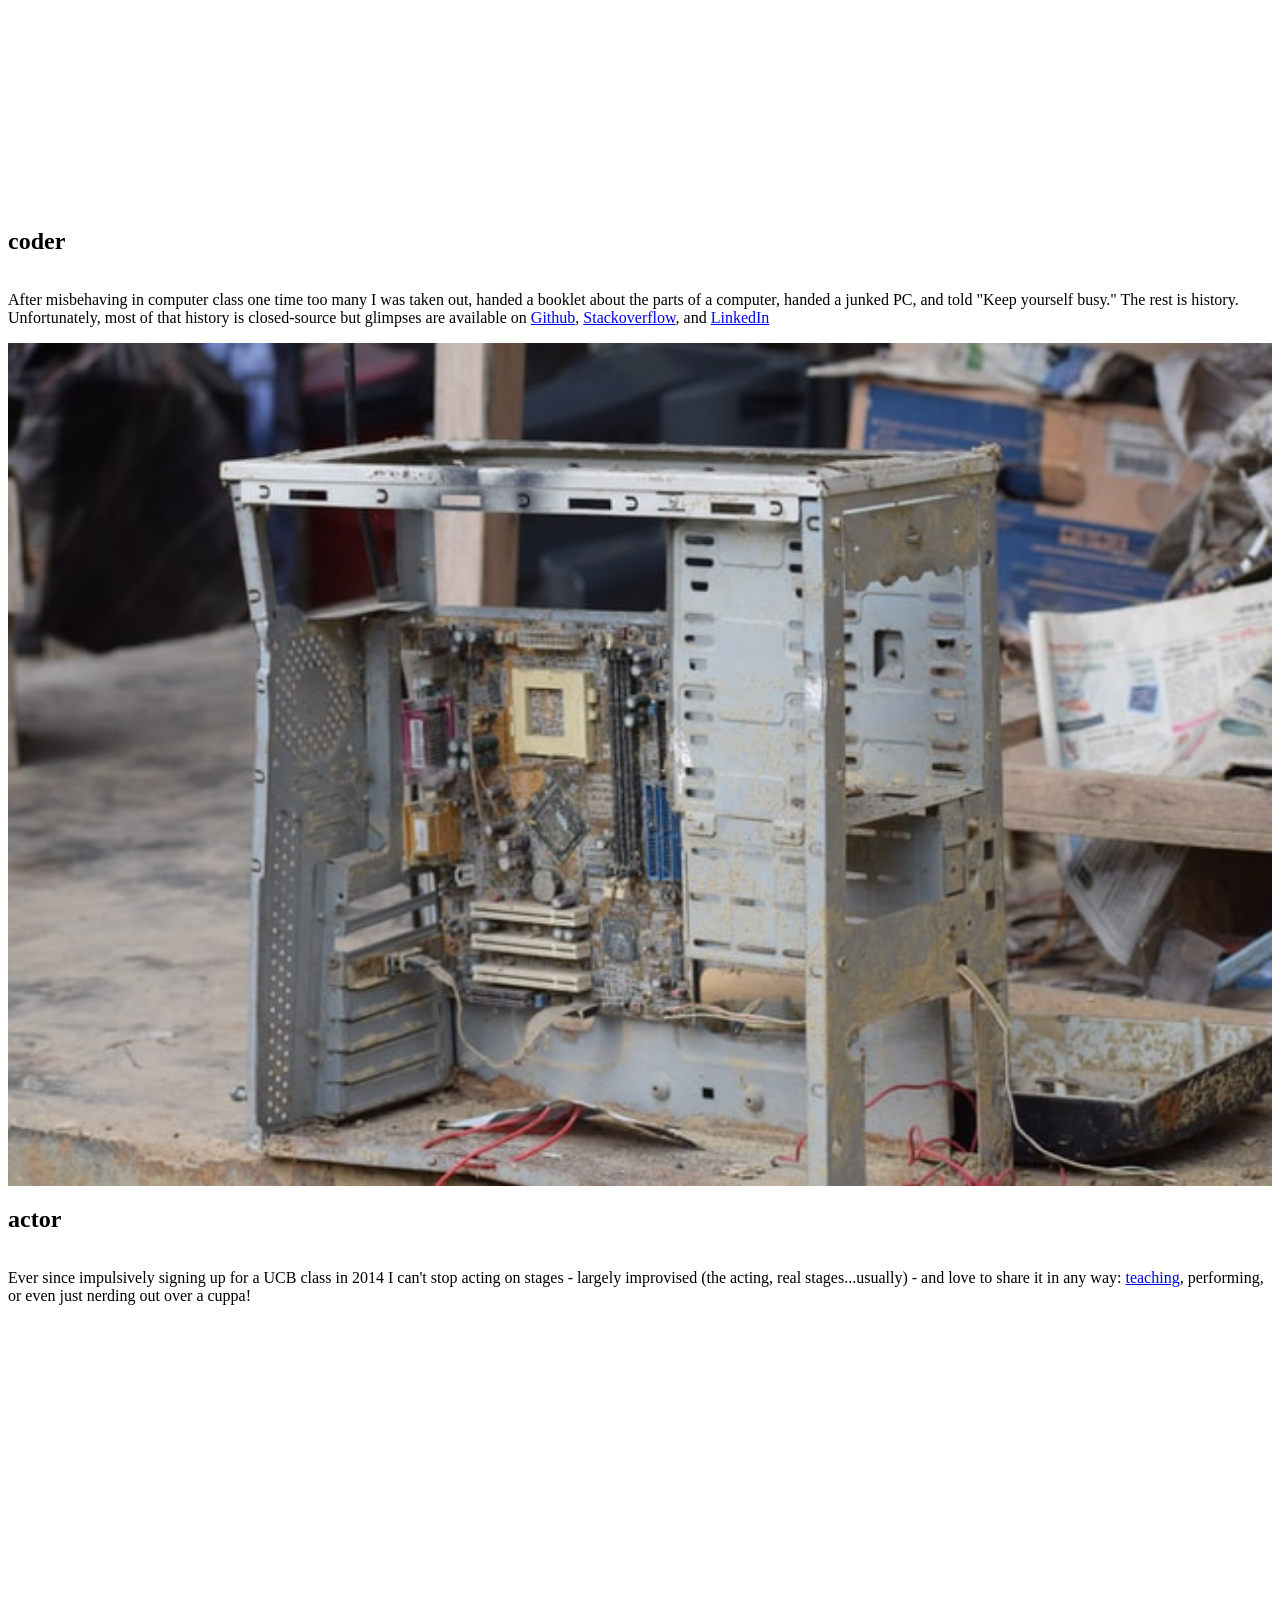
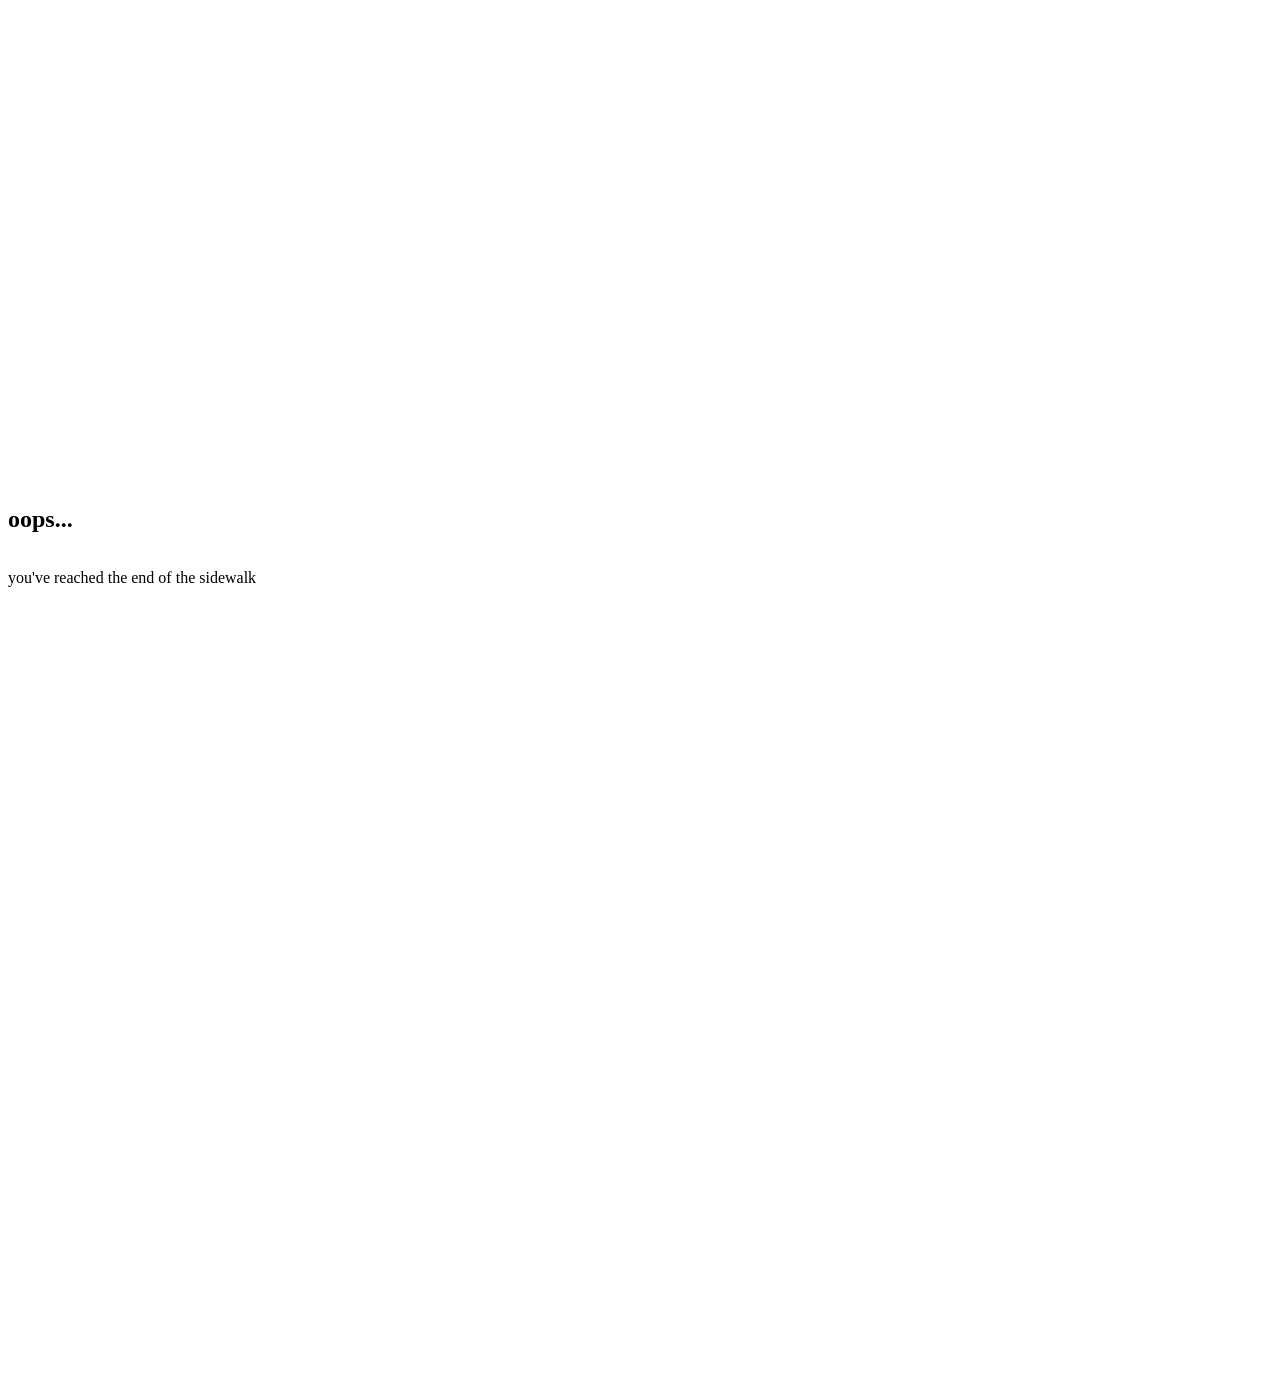
==== commit 16409476: "Initial" ====
--- a/index.html
+++ b/index.html
@@ -14,10 +14,6 @@
 		<div class="row">
 			<div class="vcenter col-md">
 				<h1 class="display-4">this is michoel</h1>
-				<img class="img-fluid d-md-none" src="assets/img/profile-pic.jpg"/>
-				<p>
-					those &rarr; are his faces and these &darr; are his words
-				</p>
 				<p class="text-medium">
 					<a href="#traveler">traveler</a>,
 					runner, <a
@@ -26,7 +22,6 @@
 				</p>
 			</div>
 			<div class="vcenter col-md">
-				<img class="img-fluid d-none d-md-block" src="assets/img/profile-pic.jpg"/>
 			</div>
 		</div>
 		<div id="traveler" class="row">
@@ -57,7 +52,6 @@
 		</div>
 		<div id="actor" class="row">
 			<div class="vcenter col-md">
-				<img class="img-fluid" src="assets/img/thespian.jpg"/>
 			</div>
 			<div class="vcenter col-md">
 				<h2>actor</h2>
@@ -81,4 +75,4 @@
 	<script type="text/javascript" src="assets/js/bootstrap.bundle.min.js"></script>
 	<script type="text/javascript" src="assets/js/main.js"></script>
 </body>
-</html>+</html>
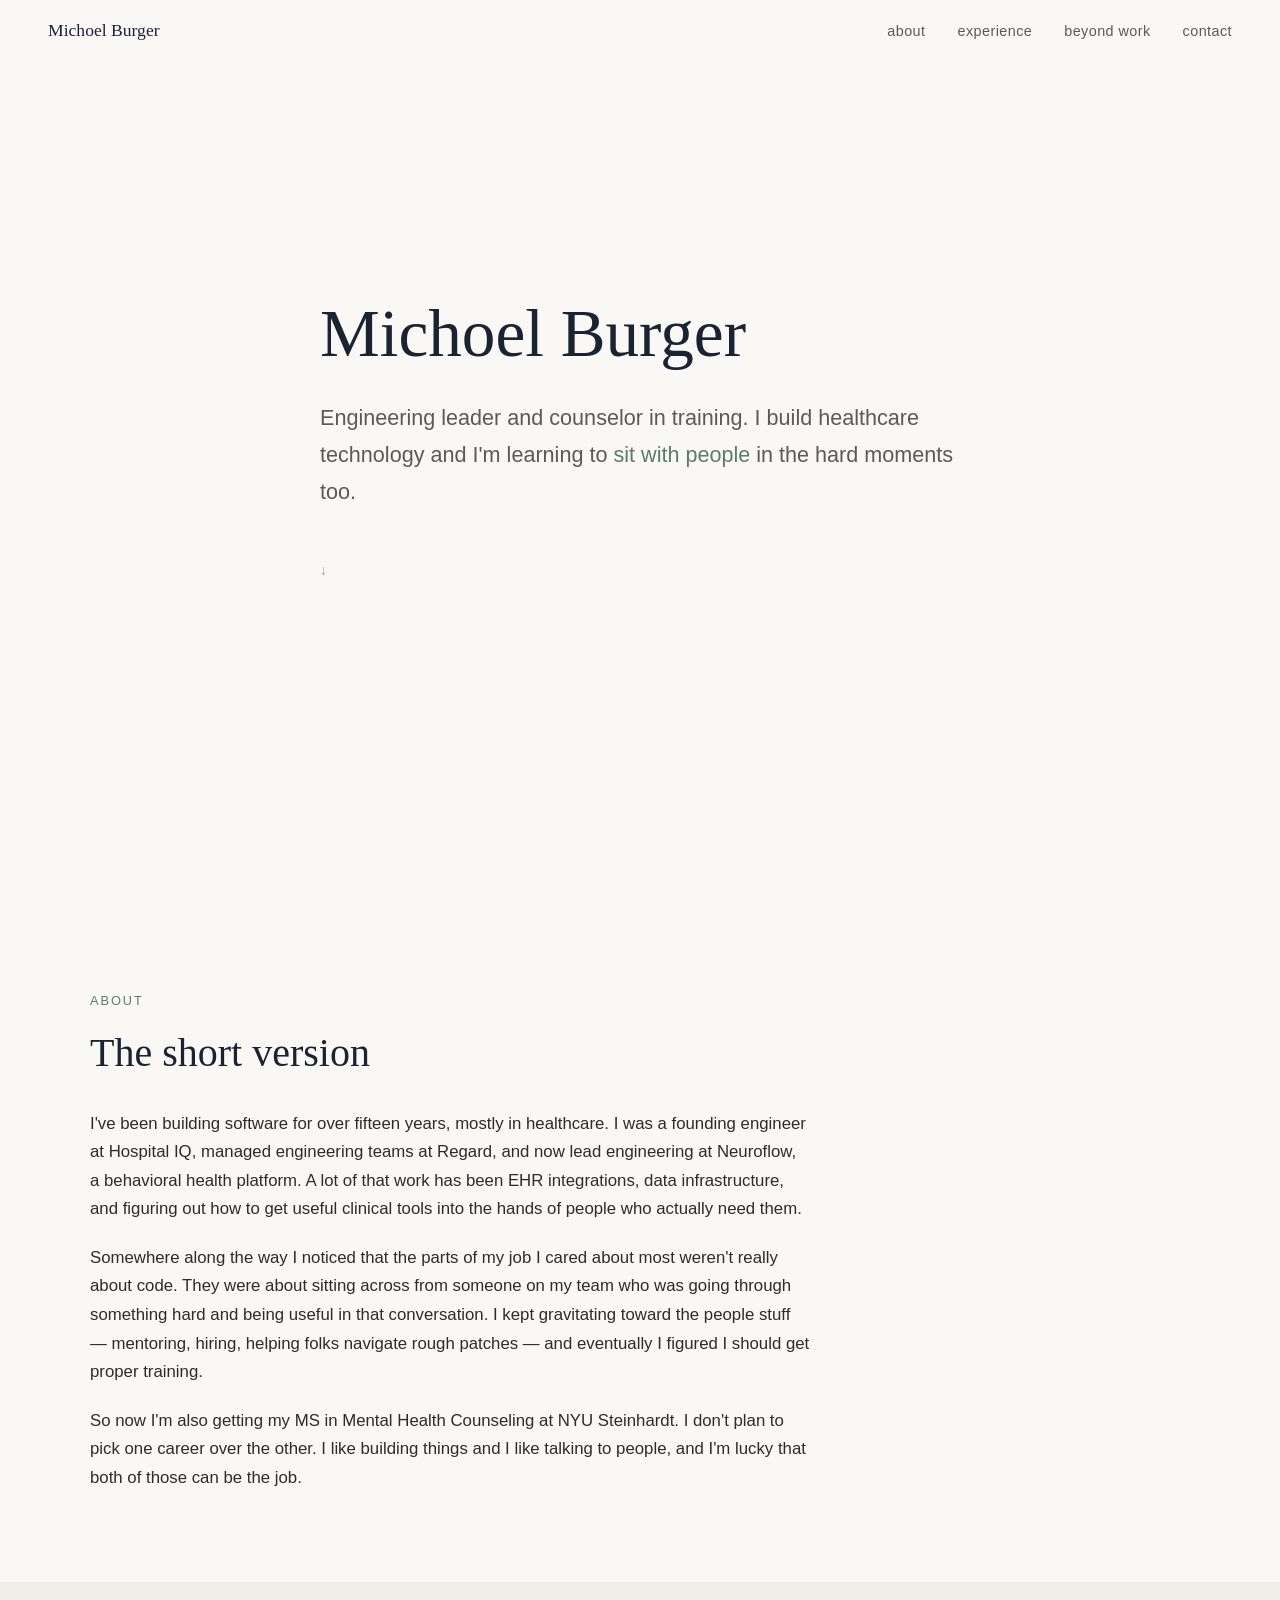
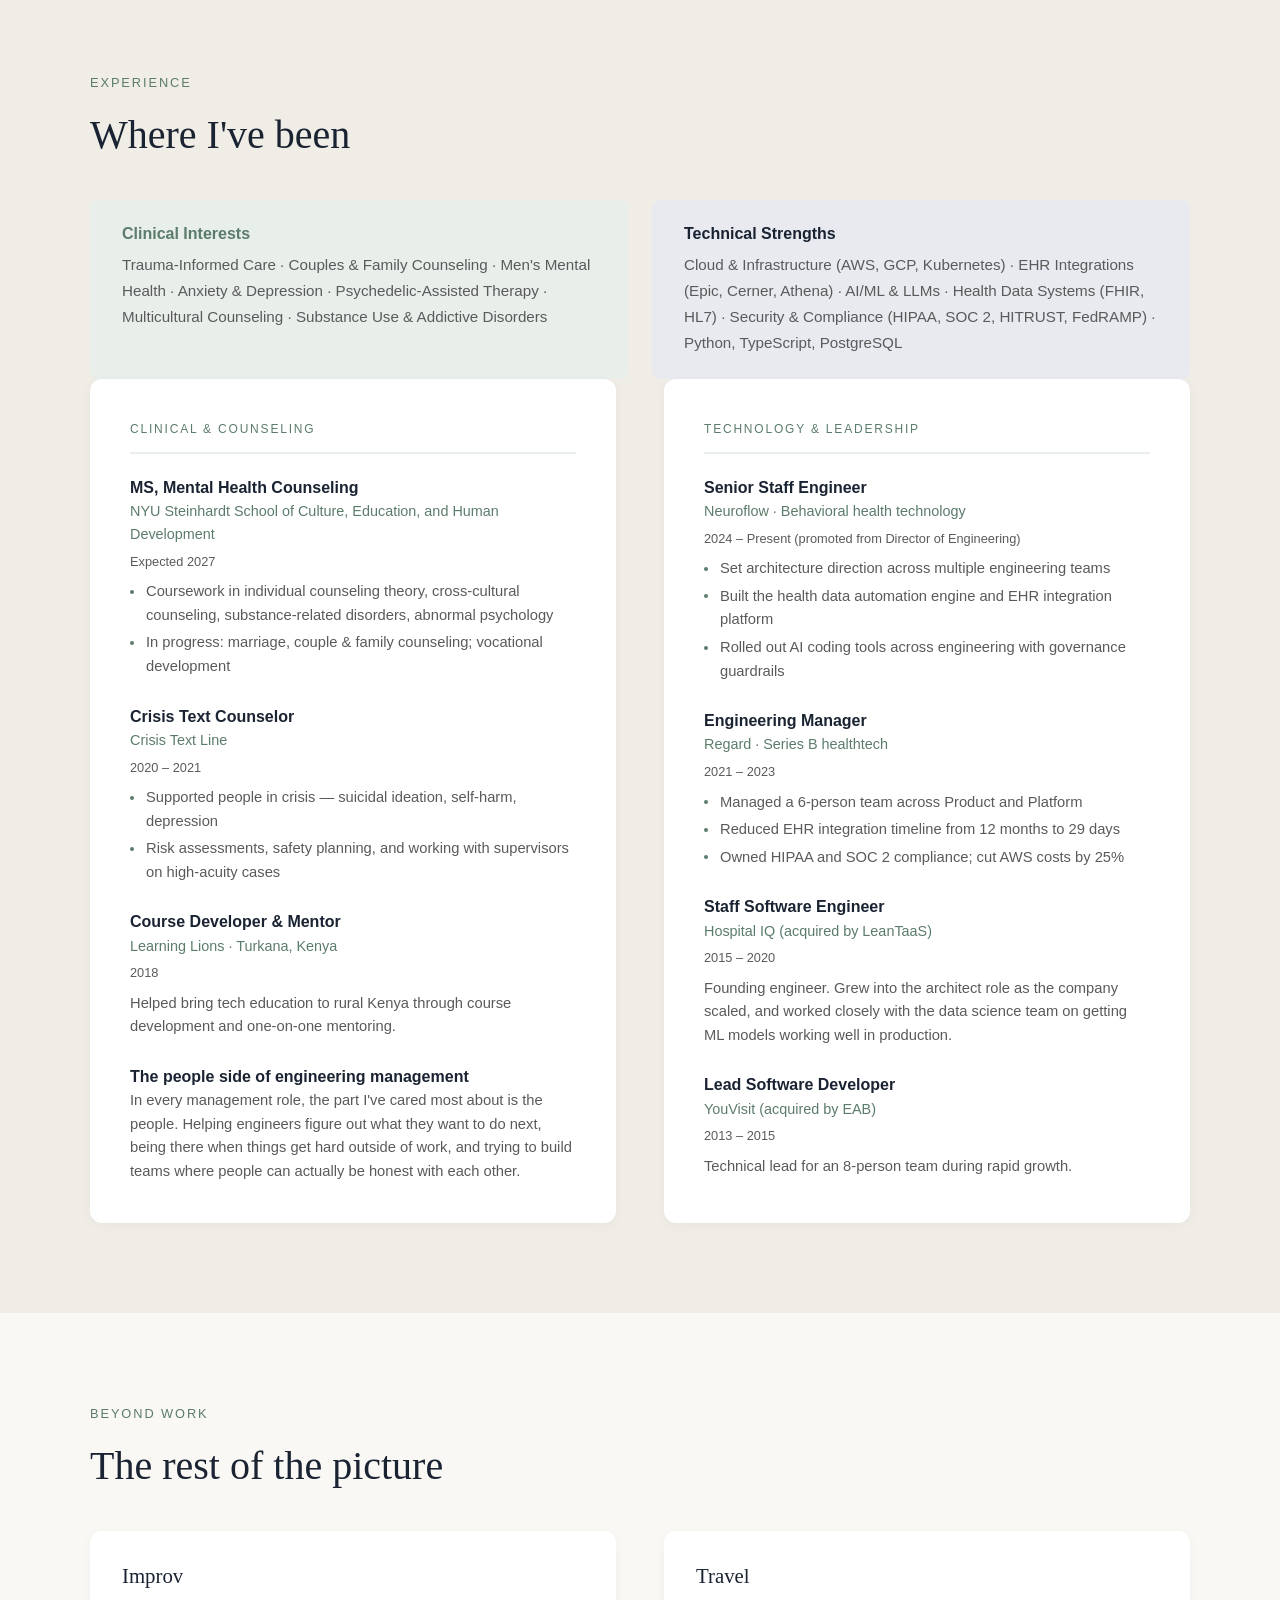
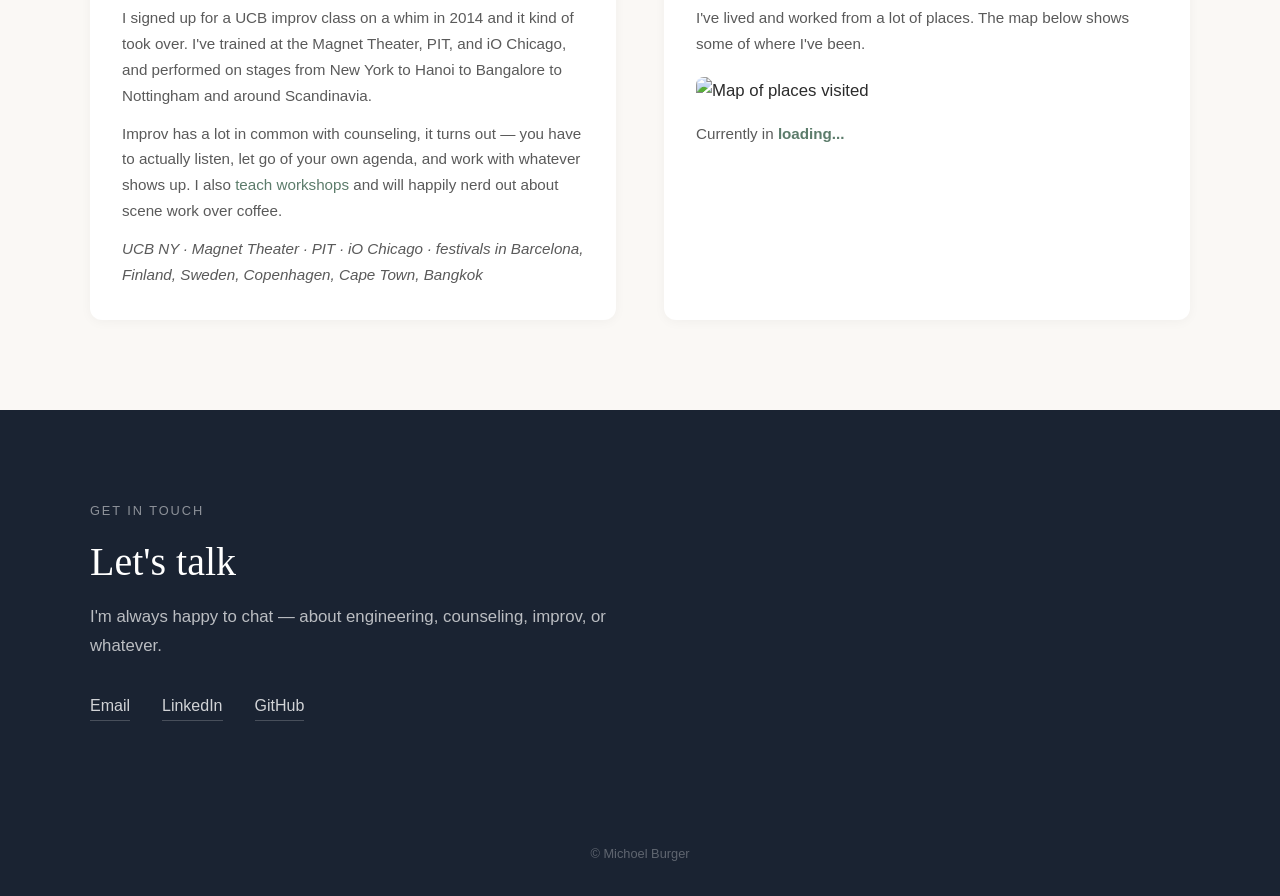
==== commit 7636826f: "Revamp site to highlight professional experience and counseling Replace the hobby-oriented personal " ====
--- a/index.html
+++ b/index.html
@@ -1,78 +1,200 @@
 <!doctype html>
 <html lang="en">
 <head>
-	<meta name="viewport" content="width=device-width, initial-scale=1, maximum-scale=1">
-
-	<link rel="stylesheet" media="all" type="text/css" href="assets/css/bootstrap.min.css">
-	<link rel="stylesheet" media="all" type="text/css" href="assets/css/main.css">
-
-	<title>this is michoel</title>
-	<link rel="shortcut icon" type="image/png" href="assets/img/favicon.png"/>
+	<meta charset="utf-8">
+	<meta name="viewport" content="width=device-width, initial-scale=1">
+	<meta name="description" content="Michoel Burger — Engineering leader and mental health counseling student in New York.">
+
+	<title>Michoel Burger</title>
+	<link rel="shortcut icon" type="image/png" href="assets/img/favicon.png">
+	<link rel="stylesheet" href="assets/css/main.css">
 </head>
 <body>
-	<div class="container">
-		<div class="row">
-			<div class="vcenter col-md">
-				<h1 class="display-4">this is michoel</h1>
-				<p class="text-medium">
-					<a href="#traveler">traveler</a>,
-					runner, <a
-						href="#coder">coder</a>, diver, yogi, <a
-						href="#actor">actor</a>, hiker, listener
-				</p>
-			</div>
-			<div class="vcenter col-md">
-			</div>
-		</div>
-		<div id="traveler" class="row">
-			<div class="vcenter col-md">
-				<img class="img-fluid" src="https://docs.google.com/spreadsheets/d/e/2PACX-1vQesgDt5gMTcMMg5KDlcJTInzwc-eohaH5cFTAwhUJgGa8HARF8TiqrFq1Cy0hi9mihMP4pm6TOSjaS/pubchart?oid=289281547&amp;format=image"/>
-			</div>
-			<div class="vcenter col-md">
-				<h2>traveler</h2>
-				<p><span class="d-none d-md-inline">On the left</span><span class="d-md-none">Above</span> see some of the places I've been (in blue) and some places I've stayed (darker blue) - chat to me about them some time!</p>
-				<p>
-					at the moment, I'm in <span id="currentLocation" class="font-weight-bold">loading...</span>
-				</p>
-			</div>
-		</div>
-		<div id="coder" class="row">
-			<div class="vcenter col-md">
-				<h2>coder</h2>
-				<p>After misbehaving in computer class one time too many I was taken out, handed a booklet about the
-				parts of a computer, handed a junked PC, and told "Keep yourself busy." The rest is history.
-					Unfortunately, most of that history is closed-source but glimpses are available on <a
-							href="https://github.com/mburgs/">Github</a>, <a
-							href="https://stackoverflow.com/users/419115/michoel?tab=profile"
-					>Stackoverflow</a>, and <a href="https://www.linkedin.com/in/michoelburger/">LinkedIn</a></p>
-			</div>
-			<div class="vcenter col-md">
-				<img class="img-fluid" src="assets/img/computer.jpg"/>
-			</div>
-		</div>
-		<div id="actor" class="row">
-			<div class="vcenter col-md">
-			</div>
-			<div class="vcenter col-md">
-				<h2>actor</h2>
-				<p>Ever since impulsively signing up for a UCB class in 2014 I can't stop acting on stages - largely
-					improvised (the acting, real stages...usually) - and love to share it in any
-					way:
-					<a href="assets/pdf/workshops.pdf">teaching</a>, performing, or even just nerding out over a
-					cuppa!</p>
-			</div>
-		</div>
-		<div id="work-in-progress" class="row">
-			<div class="vcenter col text-center">
-				<h2>oops...</h2>
-				<p>you've reached the end of the sidewalk</span>
-				</p>
-			</div>
-		</div>
-	</div>
-
-	<script type="text/javascript" src="assets/js/jquery-3.3.1.min.js"></script>
-	<script type="text/javascript" src="assets/js/bootstrap.bundle.min.js"></script>
-	<script type="text/javascript" src="assets/js/main.js"></script>
+
+	<!-- Nav -->
+	<nav class="site-nav" role="navigation">
+		<a href="#" class="nav-name">Michoel Burger</a>
+		<button class="nav-toggle" aria-label="Toggle navigation">
+			<span></span>
+			<span></span>
+			<span></span>
+		</button>
+		<ul class="nav-links">
+			<li><a href="#about">about</a></li>
+			<li><a href="#experience">experience</a></li>
+			<li><a href="#beyond">beyond work</a></li>
+			<li><a href="#contact">contact</a></li>
+		</ul>
+	</nav>
+
+	<!-- Hero -->
+	<section class="hero section">
+		<div class="hero-content">
+			<h1>Michoel Burger</h1>
+			<p class="hero-subtitle">
+				Engineering leader and counselor in training. I build healthcare technology and I'm learning to <span class="accent">sit with people</span> in the hard moments too.
+			</p>
+			<p class="hero-scroll-hint">&darr;</p>
+		</div>
+	</section>
+
+	<!-- About -->
+	<section id="about" class="about section">
+		<div class="section-inner fade-in">
+			<p class="section-label">About</p>
+			<h2>The short version</h2>
+			<div class="about-text">
+				<p>I've been building software for over fifteen years, mostly in healthcare. I was a founding engineer at Hospital IQ, managed engineering teams at Regard, and now lead engineering at Neuroflow, a behavioral health platform. A lot of that work has been EHR integrations, data infrastructure, and figuring out how to get useful clinical tools into the hands of people who actually need them.</p>
+				<p>Somewhere along the way I noticed that the parts of my job I cared about most weren't really about code. They were about sitting across from someone on my team who was going through something hard and being useful in that conversation. I kept gravitating toward the people stuff &mdash; mentoring, hiring, helping folks navigate rough patches &mdash; and eventually I figured I should get proper training.</p>
+				<p>So now I'm also getting my MS in Mental Health Counseling at NYU Steinhardt. I don't plan to pick one career over the other. I like building things and I like talking to people, and I'm lucky that both of those can be the job.</p>
+			</div>
+		</div>
+	</section>
+
+	<!-- Experience -->
+	<section id="experience" class="experience section">
+		<div class="section-inner fade-in">
+			<p class="section-label">Experience</p>
+			<h2>Where I've been</h2>
+			<div class="interests-grid">
+				<div class="clinical-interests">
+					<h3>Clinical Interests</h3>
+					<p>Trauma-Informed Care &middot; Couples &amp; Family Counseling &middot; Men's Mental Health &middot; Anxiety &amp; Depression &middot; Psychedelic-Assisted Therapy &middot; Multicultural Counseling &middot; Substance Use &amp; Addictive Disorders</p>
+				</div>
+				<div class="technical-interests">
+					<h3>Technical Strengths</h3>
+					<p>Cloud &amp; Infrastructure (AWS, GCP, Kubernetes) &middot; EHR Integrations (Epic, Cerner, Athena) &middot; AI/ML &amp; LLMs &middot; Health Data Systems (FHIR, HL7) &middot; Security &amp; Compliance (HIPAA, SOC 2, HITRUST, FedRAMP) &middot; Python, TypeScript, PostgreSQL</p>
+				</div>
+			</div>
+			<div class="experience-tracks">
+
+				<!-- Clinical & Counseling Track -->
+				<div class="track">
+					<p class="track-label">Clinical &amp; Counseling</p>
+
+					<div class="track-item">
+						<h3>MS, Mental Health Counseling</h3>
+						<p class="org">NYU Steinhardt School of Culture, Education, and Human Development</p>
+						<p class="period">Expected 2027</p>
+						<ul>
+							<li>Coursework in individual counseling theory, cross-cultural counseling, substance-related disorders, abnormal psychology</li>
+							<li>In progress: marriage, couple &amp; family counseling; vocational development</li>
+						</ul>
+					</div>
+
+					<div class="track-item">
+						<h3>Crisis Text Counselor</h3>
+						<p class="org">Crisis Text Line</p>
+						<p class="period">2020 &ndash; 2021</p>
+						<ul>
+							<li>Supported people in crisis &mdash; suicidal ideation, self-harm, depression</li>
+							<li>Risk assessments, safety planning, and working with supervisors on high-acuity cases</li>
+						</ul>
+					</div>
+
+					<div class="track-item">
+						<h3>Course Developer &amp; Mentor</h3>
+						<p class="org">Learning Lions &middot; Turkana, Kenya</p>
+						<p class="period">2018</p>
+						<p>Helped bring tech education to rural Kenya through course development and one-on-one mentoring.</p>
+					</div>
+
+					<div class="track-item">
+						<h3>The people side of engineering management</h3>
+						<p>In every management role, the part I've cared most about is the people. Helping engineers figure out what they want to do next, being there when things get hard outside of work, and trying to build teams where people can actually be honest with each other.</p>
+					</div>
+				</div>
+
+				<!-- Technology & Leadership Track -->
+				<div class="track">
+					<p class="track-label">Technology &amp; Leadership</p>
+
+					<div class="track-item">
+						<h3>Senior Staff Engineer</h3>
+						<p class="org">Neuroflow &middot; Behavioral health technology</p>
+						<p class="period">2024 &ndash; Present (promoted from Director of Engineering)</p>
+						<ul>
+							<li>Set architecture direction across multiple engineering teams</li>
+							<li>Built the health data automation engine and EHR integration platform</li>
+							<li>Rolled out AI coding tools across engineering with governance guardrails</li>
+						</ul>
+					</div>
+
+					<div class="track-item">
+						<h3>Engineering Manager</h3>
+						<p class="org">Regard &middot; Series B healthtech</p>
+						<p class="period">2021 &ndash; 2023</p>
+						<ul>
+							<li>Managed a 6-person team across Product and Platform</li>
+							<li>Reduced EHR integration timeline from 12 months to 29 days</li>
+							<li>Owned HIPAA and SOC 2 compliance; cut AWS costs by 25%</li>
+						</ul>
+					</div>
+
+					<div class="track-item">
+						<h3>Staff Software Engineer</h3>
+						<p class="org">Hospital IQ (acquired by LeanTaaS)</p>
+						<p class="period">2015 &ndash; 2020</p>
+						<p>Founding engineer. Grew into the architect role as the company scaled, and worked closely with the data science team on getting ML models working well in production.</p>
+					</div>
+
+					<div class="track-item">
+						<h3>Lead Software Developer</h3>
+						<p class="org">YouVisit (acquired by EAB)</p>
+						<p class="period">2013 &ndash; 2015</p>
+						<p>Technical lead for an 8-person team during rapid growth.</p>
+					</div>
+				</div>
+
+			</div>
+		</div>
+	</section>
+
+	<!-- Beyond Work -->
+	<section id="beyond" class="beyond section">
+		<div class="section-inner fade-in">
+			<p class="section-label">Beyond Work</p>
+			<h2>The rest of the picture</h2>
+			<div class="beyond-grid">
+
+				<div class="beyond-card">
+					<h3>Improv</h3>
+					<p>I signed up for a UCB improv class on a whim in 2014 and it kind of took over. I've trained at the Magnet Theater, PIT, and iO Chicago, and performed on stages from New York to Hanoi to Bangalore to Nottingham and around Scandinavia.</p>
+					<p>Improv has a lot in common with counseling, it turns out &mdash; you have to actually listen, let go of your own agenda, and work with whatever shows up. I also <a href="assets/pdf/workshops.pdf">teach workshops</a> and will happily nerd out about scene work over coffee.</p>
+					<p class="improv-venues">UCB NY &middot; Magnet Theater &middot; PIT &middot; iO Chicago &middot; festivals in Barcelona, Finland, Sweden, Copenhagen, Cape Town, Bangkok</p>
+				</div>
+
+				<div class="beyond-card">
+					<h3>Travel</h3>
+					<p>I've lived and worked from a lot of places. The map below shows some of where I've been.</p>
+					<div class="travel-map">
+						<img src="https://docs.google.com/spreadsheets/d/e/2PACX-1vQesgDt5gMTcMMg5KDlcJTInzwc-eohaH5cFTAwhUJgGa8HARF8TiqrFq1Cy0hi9mihMP4pm6TOSjaS/pubchart?oid=289281547&amp;format=image" alt="Map of places visited">
+					</div>
+					<p class="travel-location">Currently in <strong id="currentLocation">loading...</strong></p>
+				</div>
+
+			</div>
+		</div>
+	</section>
+
+	<!-- Contact -->
+	<section id="contact" class="contact section">
+		<div class="section-inner fade-in">
+			<p class="section-label">Get in Touch</p>
+			<h2>Let's talk</h2>
+			<p class="contact-text">I'm always happy to chat &mdash; about engineering, counseling, improv, or whatever.</p>
+			<div class="contact-links">
+				<a href="mailto:me@michoelburger.com">Email</a>
+				<a href="https://www.linkedin.com/in/michoelburger/" target="_blank" rel="noopener">LinkedIn</a>
+				<a href="https://github.com/mburgs/" target="_blank" rel="noopener">GitHub</a>
+			</div>
+		</div>
+	</section>
+
+	<footer class="site-footer">
+		&copy; Michoel Burger
+	</footer>
+
+	<script src="assets/js/main.js"></script>
 </body>
 </html>
--- a/assets/css/main.css
+++ b/assets/css/main.css
@@ -1,20 +1,524 @@
-/* Sticky footer */
+/* ===== Custom Properties ===== */
+:root {
+  --color-bg: #faf8f5;
+  --color-bg-alt: #f0ece6;
+  --color-text: #2c2c2c;
+  --color-text-muted: #5a5a5a;
+  --color-heading: #1a2332;
+  --color-accent: #5c7c6b;
+  --color-accent-light: #e8efeb;
+  --color-link: #5c7c6b;
+  --color-link-hover: #3d5a4a;
+  --color-border: #d4cfc7;
+  --color-card-bg: #ffffff;
+
+  --font-heading: 'Georgia', 'Times New Roman', 'Palatino', serif;
+  --font-body: -apple-system, BlinkMacSystemFont, 'Segoe UI', 'Helvetica Neue', Arial, sans-serif;
+
+  --max-width: 1100px;
+  --section-padding: clamp(4rem, 10vh, 8rem) clamp(1.5rem, 5vw, 3rem);
+}
+
+/* ===== Reset & Base ===== */
+*, *::before, *::after {
+  box-sizing: border-box;
+  margin: 0;
+  padding: 0;
+}
+
 html {
-	position: relative;
-	min-height: 100%;
-}
+  scroll-behavior: smooth;
+  -webkit-font-smoothing: antialiased;
+  -moz-osx-font-smoothing: grayscale;
+}
+
 body {
-	margin-bottom: 0px; /* Margin bottom by footer height - none for now */
-}
-.vcenter {
-	display: flex;
-	justify-content: center;
-	flex-direction: column;
-}
-.row {
-	min-height: 100vh;
-}
-
-.text-medium {
-	font-size: 2rem;
-}+  font-family: var(--font-body);
+  color: var(--color-text);
+  background: var(--color-bg);
+  line-height: 1.7;
+  font-size: 1.05rem;
+}
+
+h1, h2, h3, h4 {
+  font-family: var(--font-heading);
+  color: var(--color-heading);
+  line-height: 1.25;
+}
+
+a {
+  color: var(--color-link);
+  text-decoration: none;
+  border-bottom: 1px solid transparent;
+  transition: border-color 0.2s, color 0.2s;
+}
+
+a:hover {
+  color: var(--color-link-hover);
+  border-bottom-color: var(--color-link-hover);
+}
+
+img {
+  max-width: 100%;
+  display: block;
+}
+
+/* ===== Layout ===== */
+.section {
+  padding: var(--section-padding);
+}
+
+.section-inner {
+  max-width: var(--max-width);
+  margin: 0 auto;
+}
+
+/* ===== Nav ===== */
+.site-nav {
+  position: fixed;
+  top: 0;
+  left: 0;
+  right: 0;
+  z-index: 100;
+  padding: 1rem clamp(1.5rem, 5vw, 3rem);
+  display: flex;
+  justify-content: space-between;
+  align-items: center;
+  background: rgba(250, 248, 245, 0.9);
+  backdrop-filter: blur(10px);
+  -webkit-backdrop-filter: blur(10px);
+  transition: box-shadow 0.3s;
+}
+
+.site-nav.scrolled {
+  box-shadow: 0 1px 8px rgba(0, 0, 0, 0.06);
+}
+
+.nav-name {
+  font-family: var(--font-heading);
+  font-size: 1.1rem;
+  color: var(--color-heading);
+  font-weight: normal;
+}
+
+.nav-links {
+  display: flex;
+  gap: 2rem;
+  list-style: none;
+}
+
+.nav-links a {
+  font-size: 0.9rem;
+  color: var(--color-text-muted);
+  letter-spacing: 0.03em;
+  text-transform: lowercase;
+}
+
+.nav-links a:hover {
+  color: var(--color-heading);
+}
+
+.nav-toggle {
+  display: none;
+  background: none;
+  border: none;
+  cursor: pointer;
+  padding: 0.5rem;
+}
+
+.nav-toggle span {
+  display: block;
+  width: 22px;
+  height: 2px;
+  background: var(--color-heading);
+  margin: 5px 0;
+  transition: transform 0.3s, opacity 0.3s;
+}
+
+/* ===== Hero ===== */
+.hero {
+  min-height: 100vh;
+  display: flex;
+  align-items: center;
+  padding-top: 4rem;
+}
+
+.hero-content {
+  max-width: var(--max-width);
+  margin: 0 auto;
+  padding: 0 clamp(1.5rem, 5vw, 3rem);
+}
+
+.hero h1 {
+  font-size: clamp(2.5rem, 6vw, 4.2rem);
+  font-weight: normal;
+  margin-bottom: 1.5rem;
+}
+
+.hero-subtitle {
+  font-size: clamp(1.1rem, 2.5vw, 1.35rem);
+  color: var(--color-text-muted);
+  max-width: 640px;
+  line-height: 1.7;
+}
+
+.hero-subtitle .accent {
+  color: var(--color-accent);
+}
+
+.hero-scroll-hint {
+  margin-top: 3rem;
+  color: var(--color-text-muted);
+  font-size: 0.85rem;
+  opacity: 0.6;
+  animation: gentle-bounce 3s ease-in-out infinite;
+}
+
+@keyframes gentle-bounce {
+  0%, 100% { transform: translateY(0); }
+  50% { transform: translateY(6px); }
+}
+
+/* ===== About ===== */
+.about {
+  background: var(--color-bg);
+}
+
+.section-label {
+  font-family: var(--font-body);
+  font-size: 0.8rem;
+  text-transform: uppercase;
+  letter-spacing: 0.15em;
+  color: var(--color-accent);
+  margin-bottom: 1rem;
+}
+
+.about h2 {
+  font-size: clamp(1.8rem, 4vw, 2.5rem);
+  font-weight: normal;
+  margin-bottom: 2rem;
+}
+
+.about-text {
+  max-width: 720px;
+}
+
+.about-text p {
+  margin-bottom: 1.25rem;
+  color: var(--color-text);
+}
+
+.about-text p:last-child {
+  margin-bottom: 0;
+}
+
+.interests-grid {
+  display: grid;
+  grid-template-columns: 1fr 1fr;
+  gap: 1.5rem;
+  margin-top: 2rem;
+}
+
+.clinical-interests,
+.technical-interests {
+  padding: 1.5rem 2rem;
+  border-radius: 8px;
+}
+
+.clinical-interests {
+  background: var(--color-accent-light);
+}
+
+.technical-interests {
+  background: #e8eaef;
+}
+
+.clinical-interests h3,
+.technical-interests h3 {
+  font-size: 1rem;
+  font-family: var(--font-body);
+  font-weight: 600;
+  margin-bottom: 0.5rem;
+}
+
+.clinical-interests h3 {
+  color: var(--color-accent);
+}
+
+.technical-interests h3 {
+  color: var(--color-heading);
+}
+
+.clinical-interests p,
+.technical-interests p {
+  color: var(--color-text-muted);
+  font-size: 0.95rem;
+  margin: 0;
+}
+
+/* ===== Experience ===== */
+.experience {
+  background: var(--color-bg-alt);
+}
+
+.experience h2 {
+  font-size: clamp(1.8rem, 4vw, 2.5rem);
+  font-weight: normal;
+  margin-bottom: 2.5rem;
+}
+
+.experience-tracks {
+  display: grid;
+  grid-template-columns: 1fr 1fr;
+  gap: 3rem;
+}
+
+.track {
+  background: var(--color-card-bg);
+  border-radius: 12px;
+  padding: 2.5rem;
+  box-shadow: 0 2px 12px rgba(0, 0, 0, 0.04);
+}
+
+.track-label {
+  font-family: var(--font-body);
+  font-size: 0.75rem;
+  text-transform: uppercase;
+  letter-spacing: 0.15em;
+  color: var(--color-accent);
+  margin-bottom: 1.5rem;
+  padding-bottom: 0.75rem;
+  border-bottom: 2px solid var(--color-accent-light);
+}
+
+.track-item {
+  margin-bottom: 1.75rem;
+}
+
+.track-item:last-child {
+  margin-bottom: 0;
+}
+
+.track-item h3 {
+  font-family: var(--font-body);
+  font-size: 1rem;
+  font-weight: 600;
+  color: var(--color-heading);
+  margin-bottom: 0.15rem;
+}
+
+.track-item .org {
+  font-size: 0.9rem;
+  color: var(--color-accent);
+  margin-bottom: 0.35rem;
+}
+
+.track-item .period {
+  font-size: 0.8rem;
+  color: var(--color-text-muted);
+  margin-bottom: 0.5rem;
+}
+
+.track-item p {
+  font-size: 0.92rem;
+  color: var(--color-text-muted);
+  line-height: 1.6;
+}
+
+.track-item ul {
+  list-style: none;
+  padding: 0;
+}
+
+.track-item ul li {
+  font-size: 0.92rem;
+  color: var(--color-text-muted);
+  line-height: 1.6;
+  padding-left: 1rem;
+  position: relative;
+  margin-bottom: 0.25rem;
+}
+
+.track-item ul li::before {
+  content: '';
+  position: absolute;
+  left: 0;
+  top: 0.65em;
+  width: 4px;
+  height: 4px;
+  background: var(--color-accent);
+  border-radius: 50%;
+}
+
+/* ===== Beyond Work ===== */
+.beyond {
+  background: var(--color-bg);
+}
+
+.beyond h2 {
+  font-size: clamp(1.8rem, 4vw, 2.5rem);
+  font-weight: normal;
+  margin-bottom: 2.5rem;
+}
+
+.beyond-grid {
+  display: grid;
+  grid-template-columns: 1fr 1fr;
+  gap: 3rem;
+}
+
+.beyond-card {
+  padding: 2rem;
+  background: var(--color-card-bg);
+  border-radius: 12px;
+  box-shadow: 0 2px 12px rgba(0, 0, 0, 0.04);
+}
+
+.beyond-card h3 {
+  font-size: 1.3rem;
+  font-weight: normal;
+  margin-bottom: 1rem;
+}
+
+.beyond-card p {
+  color: var(--color-text-muted);
+  font-size: 0.95rem;
+  margin-bottom: 0.75rem;
+}
+
+.beyond-card p:last-child {
+  margin-bottom: 0;
+}
+
+.travel-map {
+  margin-top: 1.25rem;
+  border-radius: 8px;
+  overflow: hidden;
+}
+
+.travel-location {
+  margin-top: 1rem;
+  font-size: 0.95rem;
+  color: var(--color-text);
+}
+
+.travel-location strong {
+  color: var(--color-accent);
+}
+
+.improv-venues {
+  font-size: 0.85rem;
+  color: var(--color-text-muted);
+  font-style: italic;
+  margin-top: 0.5rem;
+}
+
+/* ===== Contact ===== */
+.contact {
+  background: var(--color-heading);
+  color: #ffffff;
+}
+
+.contact .section-label {
+  color: rgba(255, 255, 255, 0.5);
+}
+
+.contact h2 {
+  color: #ffffff;
+  font-size: clamp(1.8rem, 4vw, 2.5rem);
+  font-weight: normal;
+  margin-bottom: 1rem;
+}
+
+.contact-text {
+  color: rgba(255, 255, 255, 0.7);
+  max-width: 540px;
+  margin-bottom: 2rem;
+}
+
+.contact-links {
+  display: flex;
+  gap: 2rem;
+  flex-wrap: wrap;
+}
+
+.contact-links a {
+  color: rgba(255, 255, 255, 0.8);
+  border-bottom: 1px solid rgba(255, 255, 255, 0.2);
+  font-size: 1rem;
+  transition: color 0.2s, border-color 0.2s;
+}
+
+.contact-links a:hover {
+  color: #ffffff;
+  border-bottom-color: #ffffff;
+}
+
+.site-footer {
+  text-align: center;
+  padding: 2rem;
+  background: var(--color-heading);
+  color: rgba(255, 255, 255, 0.3);
+  font-size: 0.8rem;
+}
+
+/* ===== Scroll Animations ===== */
+.fade-in {
+  opacity: 0;
+  transform: translateY(20px);
+  transition: opacity 0.6s ease, transform 0.6s ease;
+}
+
+.fade-in.visible {
+  opacity: 1;
+  transform: translateY(0);
+}
+
+/* ===== Responsive ===== */
+@media (max-width: 768px) {
+  .nav-links {
+    display: none;
+    position: absolute;
+    top: 100%;
+    left: 0;
+    right: 0;
+    background: rgba(250, 248, 245, 0.98);
+    backdrop-filter: blur(10px);
+    flex-direction: column;
+    padding: 1.5rem clamp(1.5rem, 5vw, 3rem);
+    gap: 1rem;
+    box-shadow: 0 4px 12px rgba(0, 0, 0, 0.06);
+  }
+
+  .nav-links.open {
+    display: flex;
+  }
+
+  .nav-toggle {
+    display: block;
+  }
+
+  .nav-toggle.open span:nth-child(1) {
+    transform: rotate(45deg) translate(5px, 5px);
+  }
+
+  .nav-toggle.open span:nth-child(2) {
+    opacity: 0;
+  }
+
+  .nav-toggle.open span:nth-child(3) {
+    transform: rotate(-45deg) translate(5px, -5px);
+  }
+
+  .interests-grid {
+    grid-template-columns: 1fr;
+  }
+
+  .experience-tracks {
+    grid-template-columns: 1fr;
+  }
+
+  .beyond-grid {
+    grid-template-columns: 1fr;
+  }
+}
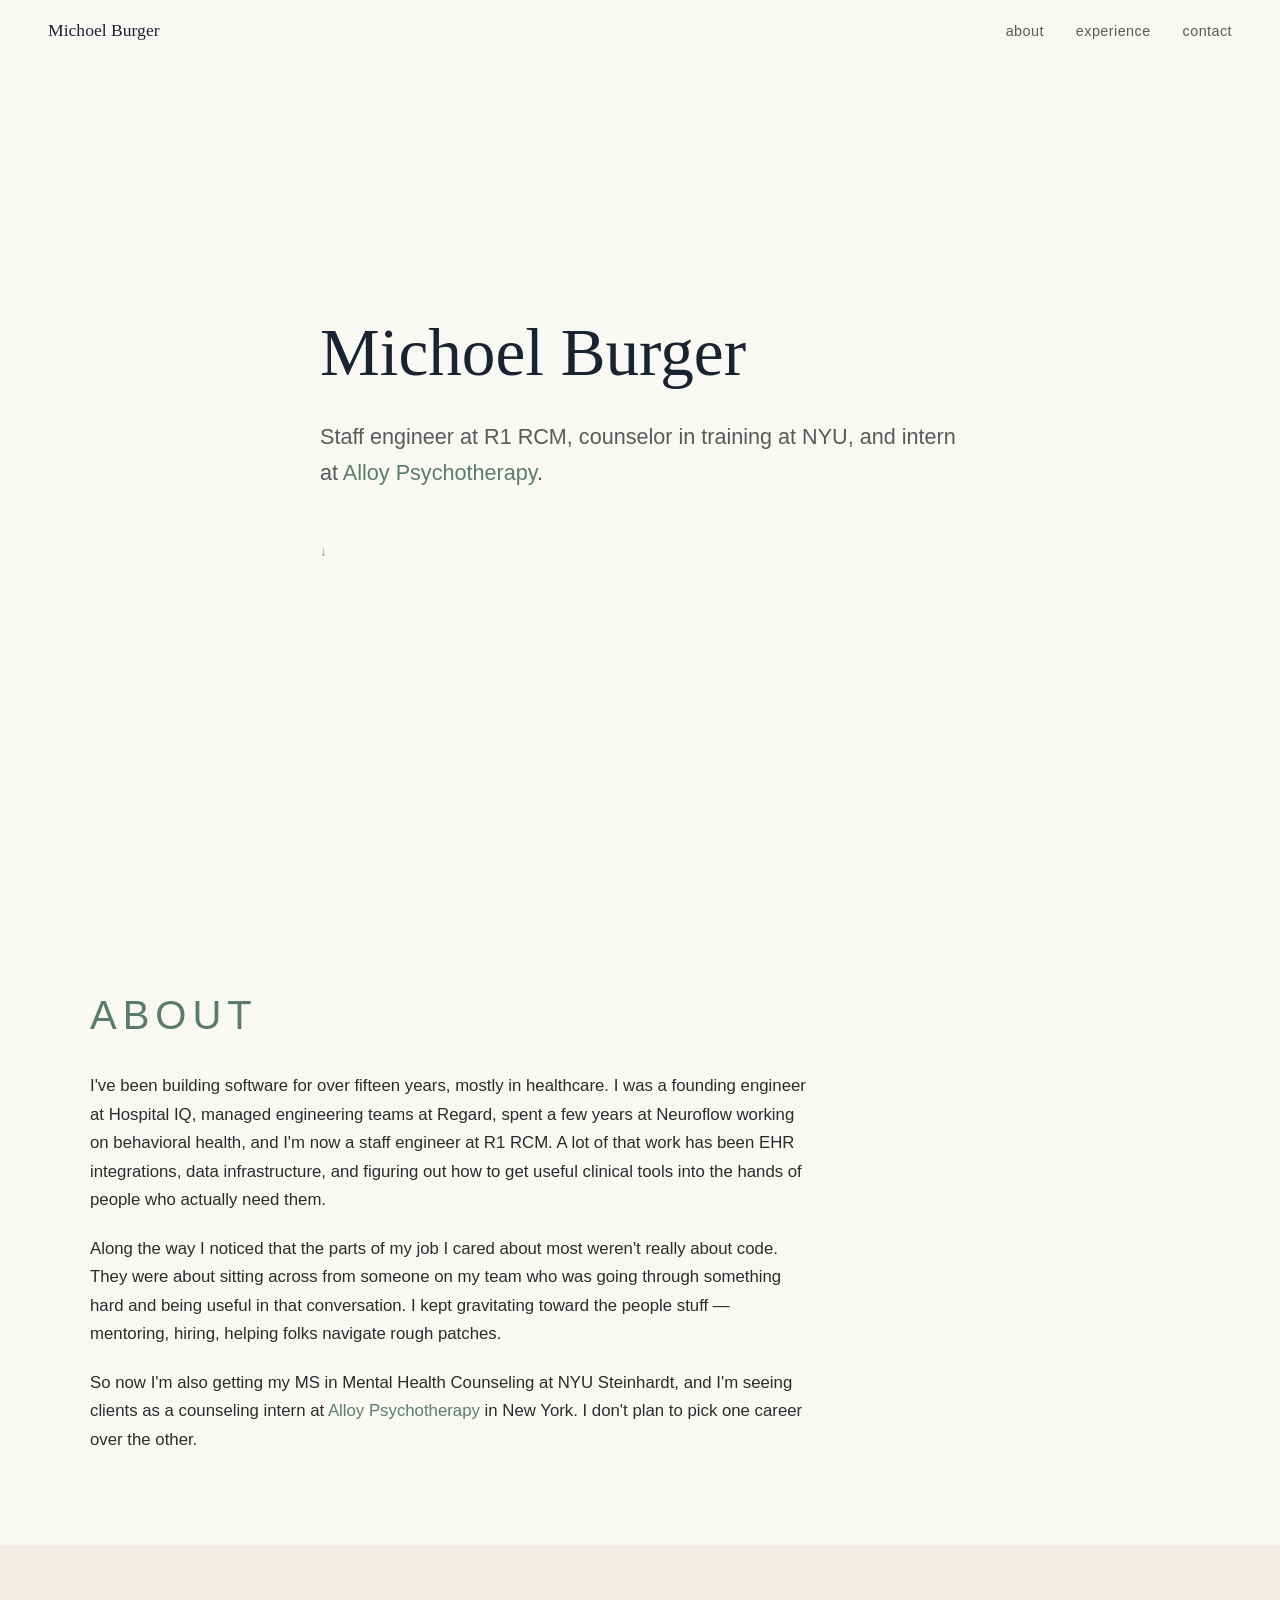
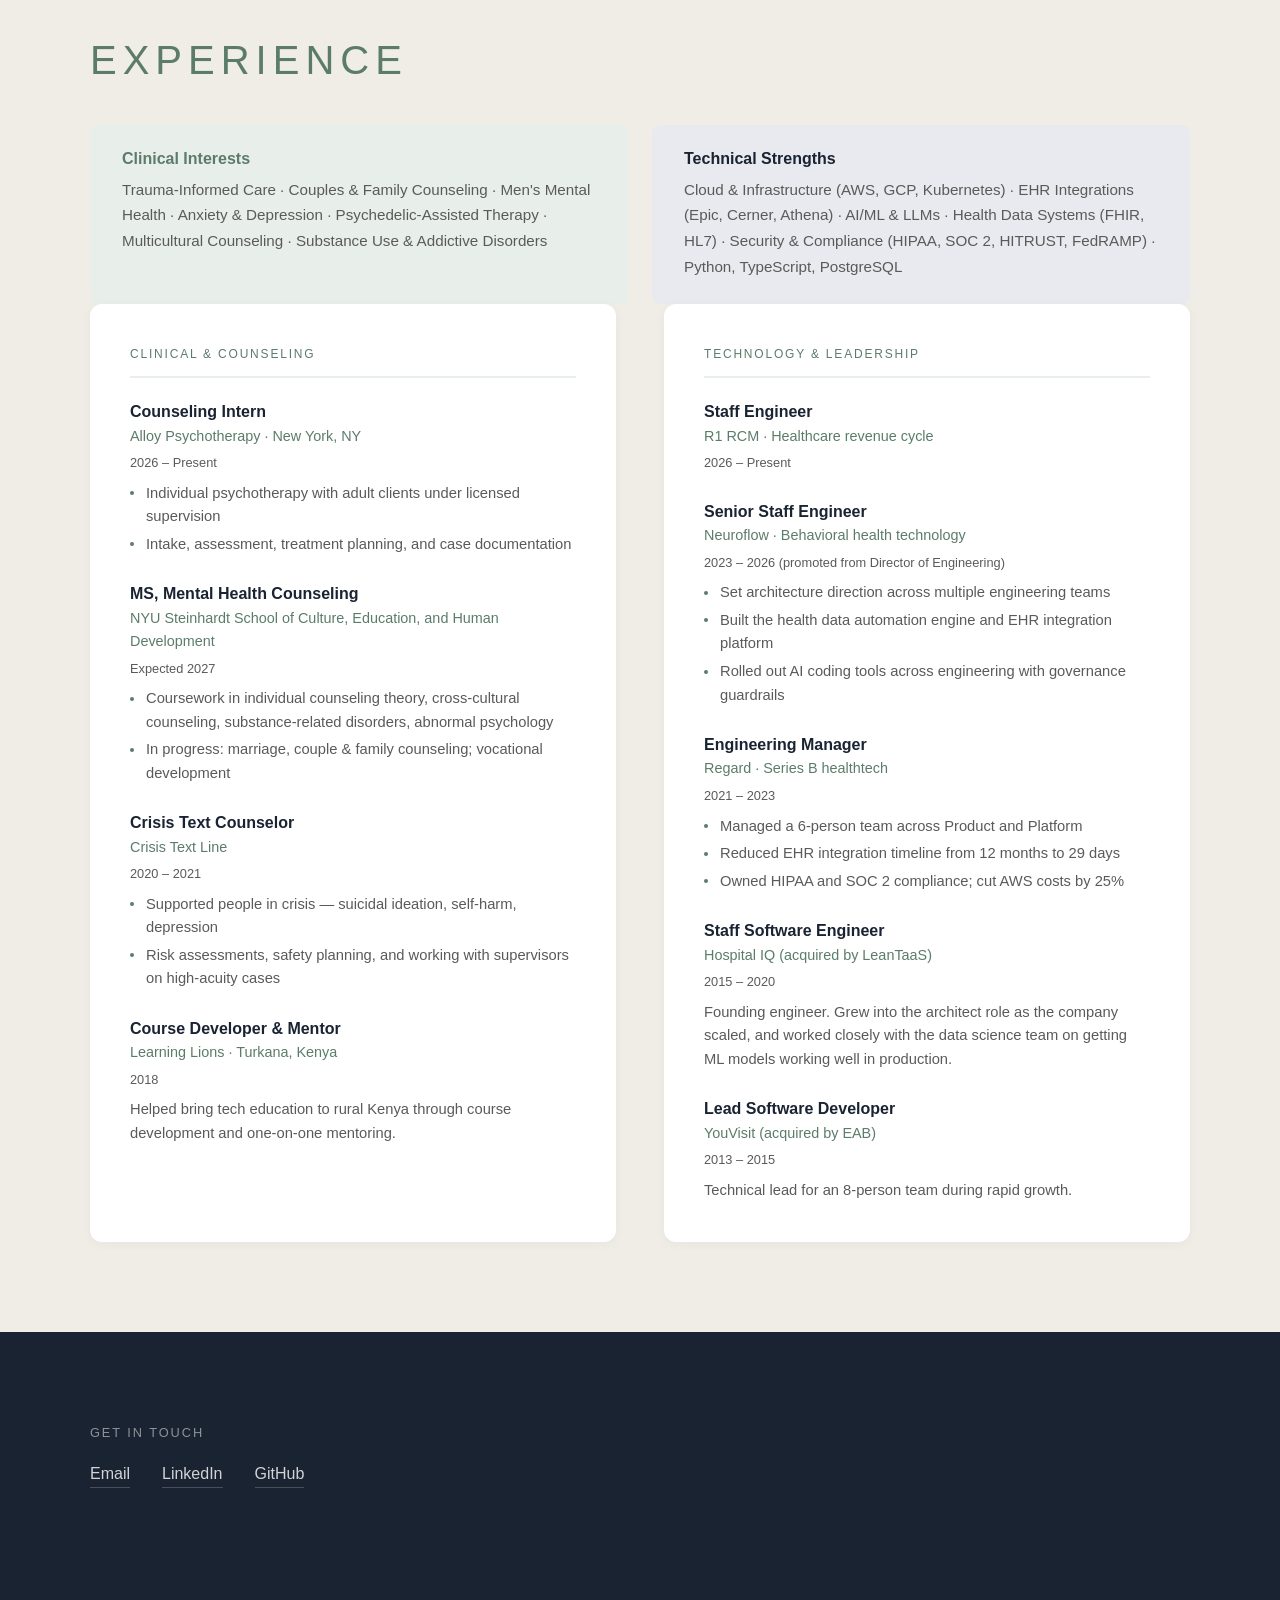
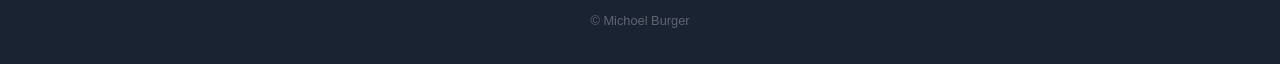
==== commit bc844880: "Update roles: R1 RCM staff engineer, Alloy Psychotherapy internship Add the counseling internship at" ====
--- a/index.html
+++ b/index.html
@@ -3,7 +3,7 @@
 <head>
 	<meta charset="utf-8">
 	<meta name="viewport" content="width=device-width, initial-scale=1">
-	<meta name="description" content="Michoel Burger — Engineering leader and mental health counseling student in New York.">
+	<meta name="description" content="Michoel Burger — Staff engineer at R1 RCM, mental health counselor in training at NYU Steinhardt, and counseling intern at Alloy Psychotherapy in New York.">
 
 	<title>Michoel Burger</title>
 	<link rel="shortcut icon" type="image/png" href="assets/img/favicon.png">
@@ -22,7 +22,6 @@
 		<ul class="nav-links">
 			<li><a href="#about">about</a></li>
 			<li><a href="#experience">experience</a></li>
-			<li><a href="#beyond">beyond work</a></li>
 			<li><a href="#contact">contact</a></li>
 		</ul>
 	</nav>
@@ -32,7 +31,7 @@
 		<div class="hero-content">
 			<h1>Michoel Burger</h1>
 			<p class="hero-subtitle">
-				Engineering leader and counselor in training. I build healthcare technology and I'm learning to <span class="accent">sit with people</span> in the hard moments too.
+				Staff engineer at R1 RCM, counselor in training at NYU, and intern at <a href="https://www.alloypsychotherapy.com/" target="_blank" rel="noopener">Alloy Psychotherapy</a>.
 			</p>
 			<p class="hero-scroll-hint">&darr;</p>
 		</div>
@@ -41,12 +40,11 @@
 	<!-- About -->
 	<section id="about" class="about section">
 		<div class="section-inner fade-in">
-			<p class="section-label">About</p>
-			<h2>The short version</h2>
+			<h2 class="section-label">About</h2>
 			<div class="about-text">
-				<p>I've been building software for over fifteen years, mostly in healthcare. I was a founding engineer at Hospital IQ, managed engineering teams at Regard, and now lead engineering at Neuroflow, a behavioral health platform. A lot of that work has been EHR integrations, data infrastructure, and figuring out how to get useful clinical tools into the hands of people who actually need them.</p>
-				<p>Somewhere along the way I noticed that the parts of my job I cared about most weren't really about code. They were about sitting across from someone on my team who was going through something hard and being useful in that conversation. I kept gravitating toward the people stuff &mdash; mentoring, hiring, helping folks navigate rough patches &mdash; and eventually I figured I should get proper training.</p>
-				<p>So now I'm also getting my MS in Mental Health Counseling at NYU Steinhardt. I don't plan to pick one career over the other. I like building things and I like talking to people, and I'm lucky that both of those can be the job.</p>
+				<p>I've been building software for over fifteen years, mostly in healthcare. I was a founding engineer at Hospital IQ, managed engineering teams at Regard, spent a few years at Neuroflow working on behavioral health, and I'm now a staff engineer at R1 RCM. A lot of that work has been EHR integrations, data infrastructure, and figuring out how to get useful clinical tools into the hands of people who actually need them.</p>
+				<p>Along the way I noticed that the parts of my job I cared about most weren't really about code. They were about sitting across from someone on my team who was going through something hard and being useful in that conversation. I kept gravitating toward the people stuff &mdash; mentoring, hiring, helping folks navigate rough patches.</p>
+				<p>So now I'm also getting my MS in Mental Health Counseling at NYU Steinhardt, and I'm seeing clients as a counseling intern at <a href="https://www.alloypsychotherapy.com/" target="_blank" rel="noopener">Alloy Psychotherapy</a> in New York. I don't plan to pick one career over the other.</p>
 			</div>
 		</div>
 	</section>
@@ -54,8 +52,7 @@
 	<!-- Experience -->
 	<section id="experience" class="experience section">
 		<div class="section-inner fade-in">
-			<p class="section-label">Experience</p>
-			<h2>Where I've been</h2>
+			<h2 class="section-label">Experience</h2>
 			<div class="interests-grid">
 				<div class="clinical-interests">
 					<h3>Clinical Interests</h3>
@@ -71,6 +68,16 @@
 				<!-- Clinical & Counseling Track -->
 				<div class="track">
 					<p class="track-label">Clinical &amp; Counseling</p>
+
+					<div class="track-item">
+						<h3>Counseling Intern</h3>
+						<p class="org"><a href="https://www.alloypsychotherapy.com/" target="_blank" rel="noopener">Alloy Psychotherapy</a> &middot; New York, NY</p>
+						<p class="period">2026 &ndash; Present</p>
+						<ul>
+							<li>Individual psychotherapy with adult clients under licensed supervision</li>
+							<li>Intake, assessment, treatment planning, and case documentation</li>
+						</ul>
+					</div>
 
 					<div class="track-item">
 						<h3>MS, Mental Health Counseling</h3>
@@ -98,11 +105,6 @@
 						<p class="period">2018</p>
 						<p>Helped bring tech education to rural Kenya through course development and one-on-one mentoring.</p>
 					</div>
-
-					<div class="track-item">
-						<h3>The people side of engineering management</h3>
-						<p>In every management role, the part I've cared most about is the people. Helping engineers figure out what they want to do next, being there when things get hard outside of work, and trying to build teams where people can actually be honest with each other.</p>
-					</div>
 				</div>
 
 				<!-- Technology & Leadership Track -->
@@ -110,9 +112,15 @@
 					<p class="track-label">Technology &amp; Leadership</p>
 
 					<div class="track-item">
+						<h3>Staff Engineer</h3>
+						<p class="org">R1 RCM &middot; Healthcare revenue cycle</p>
+						<p class="period">2026 &ndash; Present</p>
+					</div>
+
+					<div class="track-item">
 						<h3>Senior Staff Engineer</h3>
 						<p class="org">Neuroflow &middot; Behavioral health technology</p>
-						<p class="period">2024 &ndash; Present (promoted from Director of Engineering)</p>
+						<p class="period">2023 &ndash; 2026 (promoted from Director of Engineering)</p>
 						<ul>
 							<li>Set architecture direction across multiple engineering teams</li>
 							<li>Built the health data automation engine and EHR integration platform</li>
@@ -150,39 +158,10 @@
 		</div>
 	</section>
 
-	<!-- Beyond Work -->
-	<section id="beyond" class="beyond section">
-		<div class="section-inner fade-in">
-			<p class="section-label">Beyond Work</p>
-			<h2>The rest of the picture</h2>
-			<div class="beyond-grid">
-
-				<div class="beyond-card">
-					<h3>Improv</h3>
-					<p>I signed up for a UCB improv class on a whim in 2014 and it kind of took over. I've trained at the Magnet Theater, PIT, and iO Chicago, and performed on stages from New York to Hanoi to Bangalore to Nottingham and around Scandinavia.</p>
-					<p>Improv has a lot in common with counseling, it turns out &mdash; you have to actually listen, let go of your own agenda, and work with whatever shows up. I also <a href="assets/pdf/workshops.pdf">teach workshops</a> and will happily nerd out about scene work over coffee.</p>
-					<p class="improv-venues">UCB NY &middot; Magnet Theater &middot; PIT &middot; iO Chicago &middot; festivals in Barcelona, Finland, Sweden, Copenhagen, Cape Town, Bangkok</p>
-				</div>
-
-				<div class="beyond-card">
-					<h3>Travel</h3>
-					<p>I've lived and worked from a lot of places. The map below shows some of where I've been.</p>
-					<div class="travel-map">
-						<img src="https://docs.google.com/spreadsheets/d/e/2PACX-1vQesgDt5gMTcMMg5KDlcJTInzwc-eohaH5cFTAwhUJgGa8HARF8TiqrFq1Cy0hi9mihMP4pm6TOSjaS/pubchart?oid=289281547&amp;format=image" alt="Map of places visited">
-					</div>
-					<p class="travel-location">Currently in <strong id="currentLocation">loading...</strong></p>
-				</div>
-
-			</div>
-		</div>
-	</section>
-
 	<!-- Contact -->
 	<section id="contact" class="contact section">
 		<div class="section-inner fade-in">
 			<p class="section-label">Get in Touch</p>
-			<h2>Let's talk</h2>
-			<p class="contact-text">I'm always happy to chat &mdash; about engineering, counseling, improv, or whatever.</p>
 			<div class="contact-links">
 				<a href="mailto:me@michoelburger.com">Email</a>
 				<a href="https://www.linkedin.com/in/michoelburger/" target="_blank" rel="noopener">LinkedIn</a>
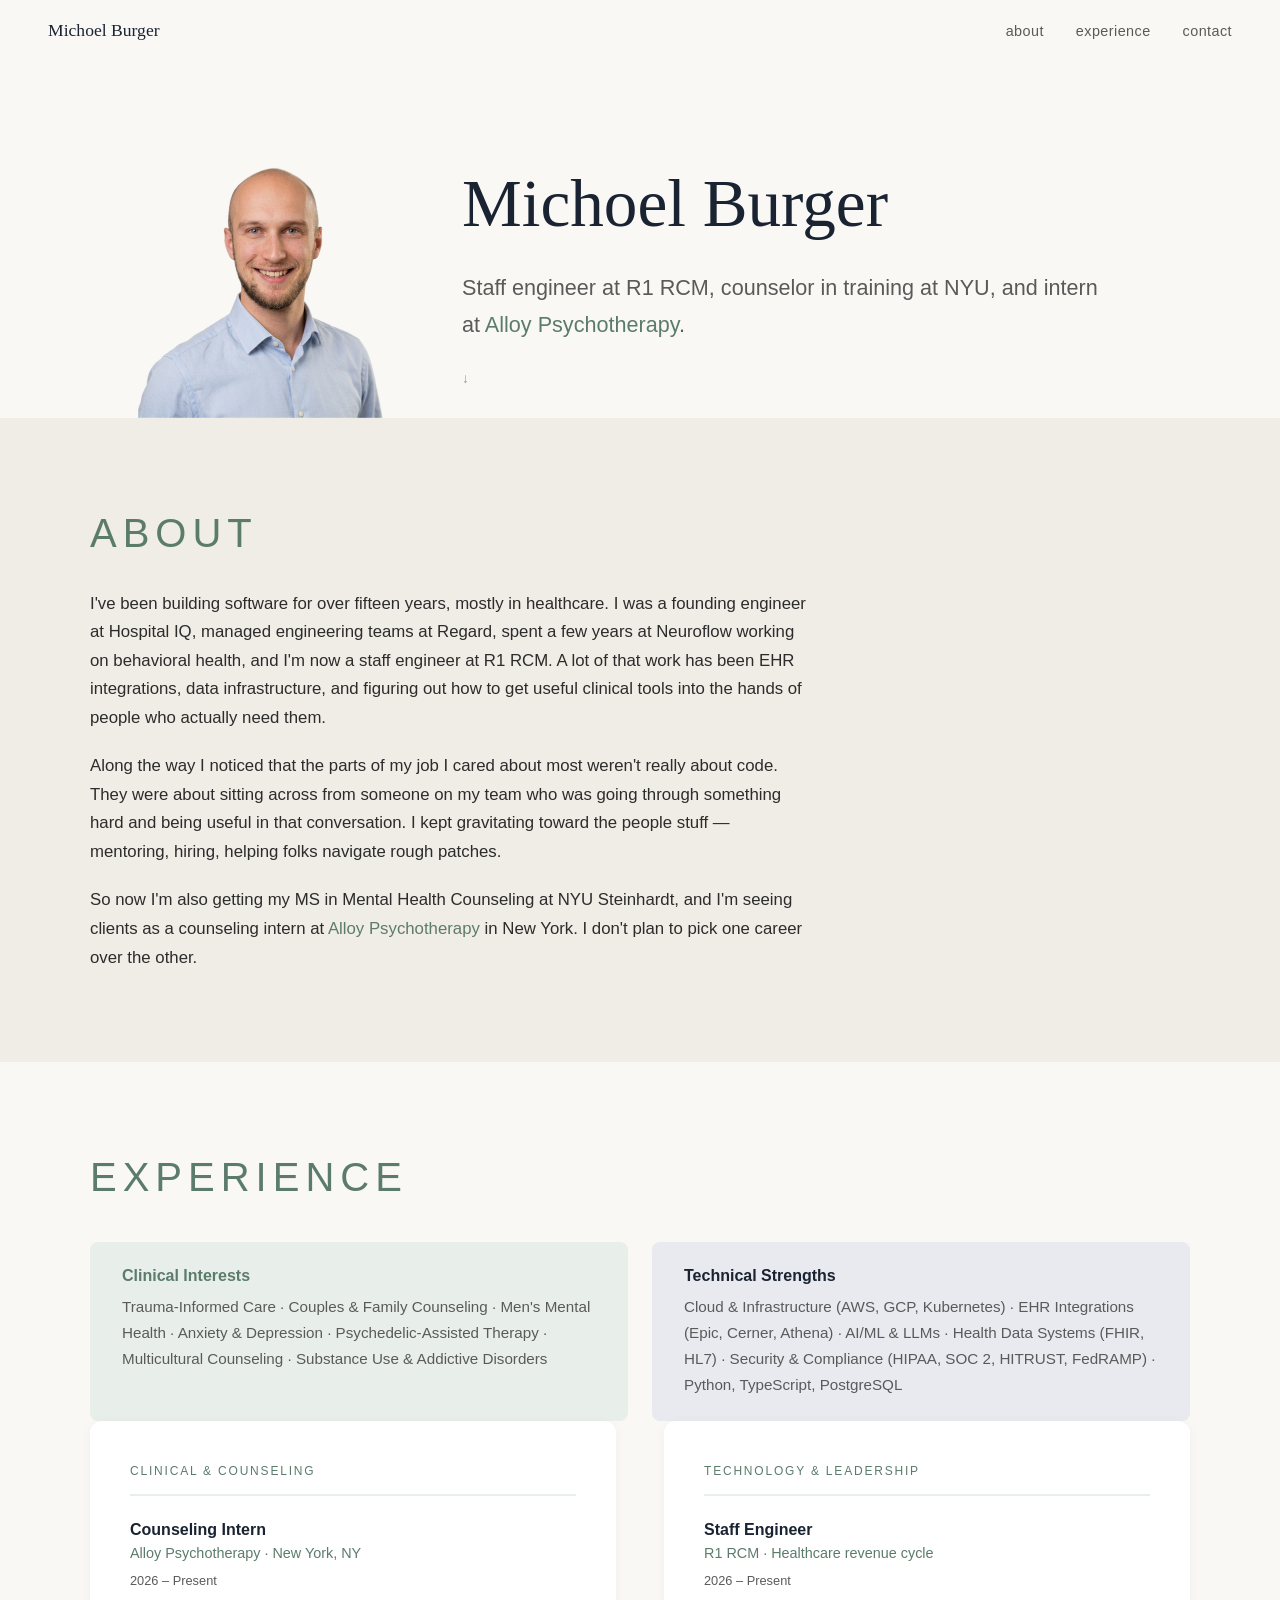
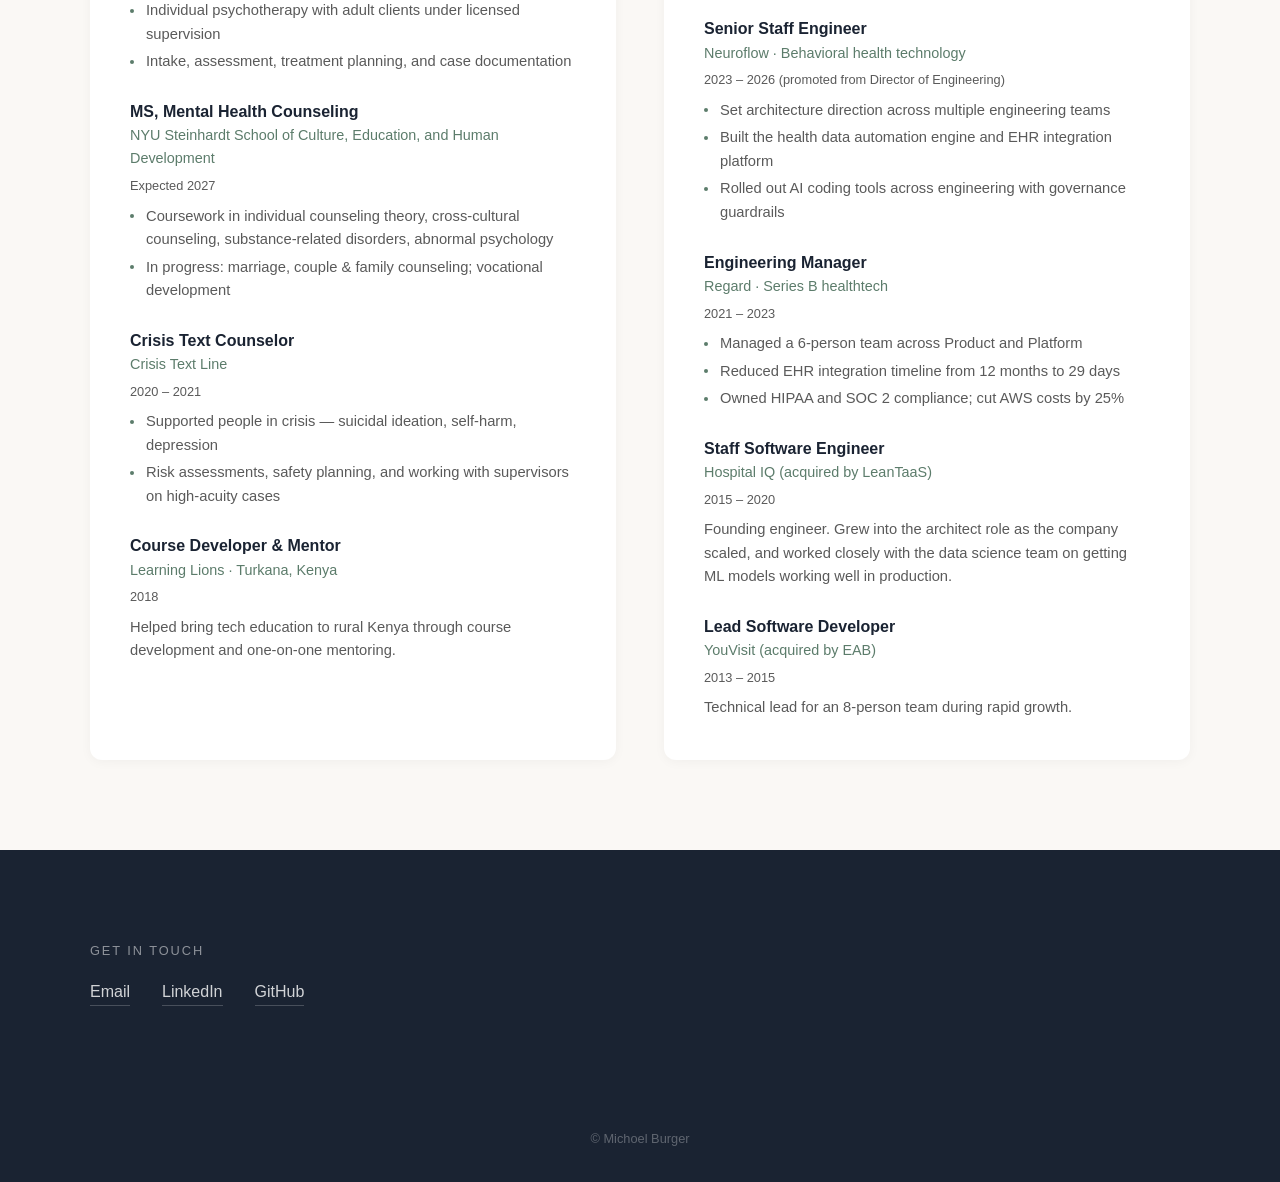
==== commit 68284471: "Add headshot to hero and rework the hero layout Cut the white studio background out of the headshot " ====
--- a/index.html
+++ b/index.html
@@ -29,11 +29,14 @@
 	<!-- Hero -->
 	<section class="hero section">
 		<div class="hero-content">
-			<h1>Michoel Burger</h1>
-			<p class="hero-subtitle">
-				Staff engineer at R1 RCM, counselor in training at NYU, and intern at <a href="https://www.alloypsychotherapy.com/" target="_blank" rel="noopener">Alloy Psychotherapy</a>.
-			</p>
-			<p class="hero-scroll-hint">&darr;</p>
+			<img class="hero-portrait" src="assets/img/headshot.png" alt="Michoel Burger" width="520" height="565">
+			<div class="hero-copy">
+				<h1>Michoel Burger</h1>
+				<p class="hero-subtitle">
+					Staff engineer at R1 RCM, counselor in training at NYU, and intern at <a href="https://www.alloypsychotherapy.com/" target="_blank" rel="noopener">Alloy Psychotherapy</a>.
+				</p>
+				<p class="hero-scroll-hint">&darr;</p>
+			</div>
 		</div>
 	</section>
 
--- a/assets/css/main.css
+++ b/assets/css/main.css
@@ -137,16 +137,32 @@
 
 /* ===== Hero ===== */
 .hero {
-  min-height: 100vh;
   display: flex;
-  align-items: center;
-  padding-top: 4rem;
+  align-items: flex-end;
+  padding-top: clamp(7rem, 15vh, 10rem);
+  padding-bottom: 0;
 }
 
 .hero-content {
+  width: 100%;
   max-width: var(--max-width);
   margin: 0 auto;
   padding: 0 clamp(1.5rem, 5vw, 3rem);
+  display: grid;
+  grid-template-columns: clamp(180px, 22vw, 260px) 1fr;
+  gap: clamp(2rem, 5vw, 4rem);
+  align-items: end;
+}
+
+/* Portrait stands on the section edge; the copy centers against it. */
+.hero-copy {
+  align-self: center;
+}
+
+.hero-portrait {
+  width: 100%;
+  height: auto;
+  display: block;
 }
 
 .hero h1 {
@@ -167,7 +183,7 @@
 }
 
 .hero-scroll-hint {
-  margin-top: 3rem;
+  margin-top: 1.5rem;
   color: var(--color-text-muted);
   font-size: 0.85rem;
   opacity: 0.6;
@@ -181,7 +197,7 @@
 
 /* ===== About ===== */
 .about {
-  background: var(--color-bg);
+  background: var(--color-bg-alt);
 }
 
 .section-label {
@@ -258,7 +274,7 @@
 
 /* ===== Experience ===== */
 .experience {
-  background: var(--color-bg-alt);
+  background: var(--color-bg);
 }
 
 .experience h2 {
@@ -510,6 +526,25 @@
     transform: rotate(-45deg) translate(5px, -5px);
   }
 
+  .hero {
+    align-items: center;
+    padding-bottom: clamp(4rem, 10vh, 8rem);
+  }
+
+  .hero-content {
+    grid-template-columns: 1fr;
+    gap: 2rem;
+    align-items: center;
+  }
+
+  .hero-copy {
+    align-self: start;
+  }
+
+  .hero-portrait {
+    max-width: 180px;
+  }
+
   .interests-grid {
     grid-template-columns: 1fr;
   }
